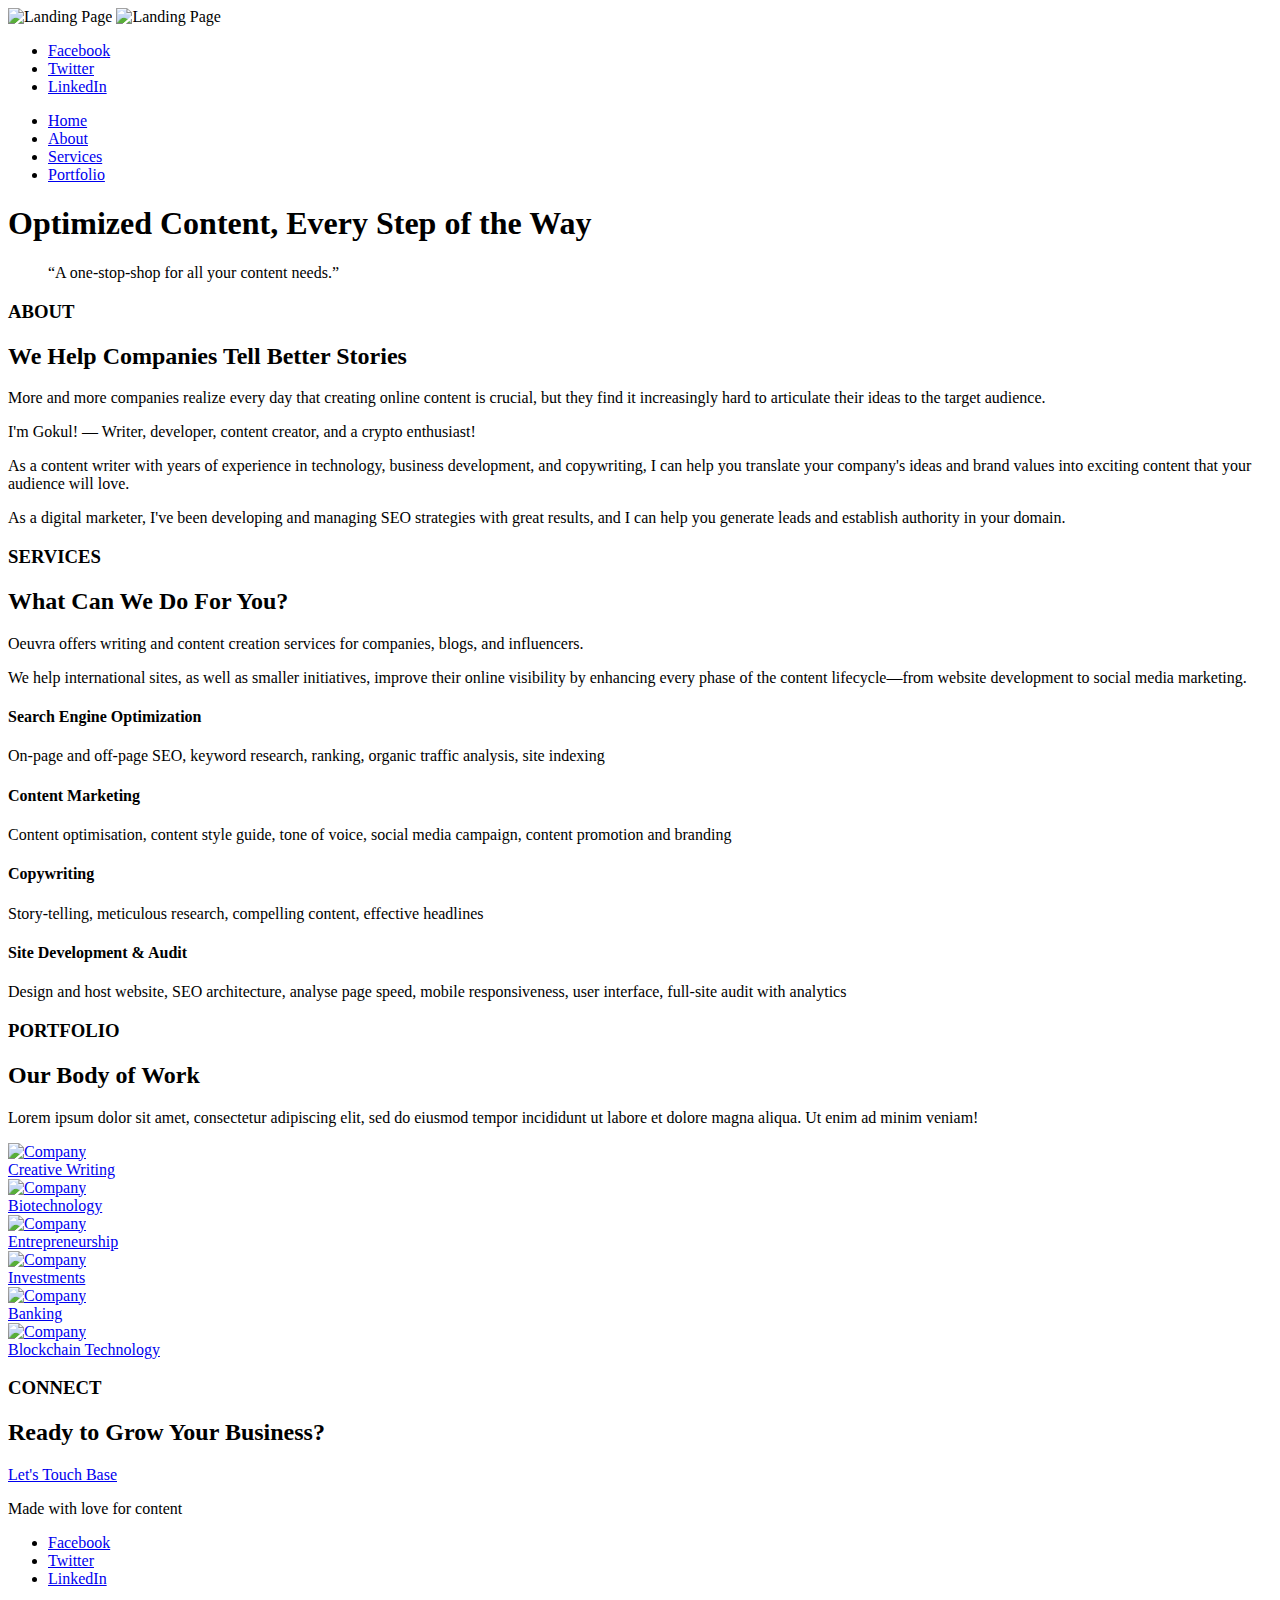
==== index.html @ e81a437d "Added index page" ====
<!DOCTYPE html>
<html>
<head lang="en">
    <meta charset="UTF-8">

    <!--Page Title-->
    <title>Verbal Tattoo</title>

    <!--Meta Keywords and Description-->
    <meta name="keywords" content="">
    <meta name="description" content="">
    <meta name="viewport" content="width=device-width, initial-scale=1.0, user-scalable=no"/>

    <!--Favicon-->
    <link rel="shortcut icon" href="images/short-logo.ico" title="Favicon"/>

    <!-- Main CSS Files -->
    <link rel="stylesheet" href="css/style.css">

    <!-- Namari Color CSS -->
    <link rel="stylesheet" href="css/namari-color.css">

    <!--Icon Fonts - Font Awesome Icons-->
    <link rel="stylesheet" href="css/font-awesome.min.css">

    <!-- Animate CSS-->
    <link href="css/animate.css" rel="stylesheet" type="text/css">

    <!--Google Webfonts-->
    <link href='https://fonts.googleapis.com/css?family=Open+Sans:400,300,600,700,800' rel='stylesheet' type='text/css'>
</head>
<body>

    <!-- Preloader -->
    <div id="preloader">
        <div id="status" class="la-ball-triangle-path">
            <div></div>
            <div></div>
            <div></div>
        </div>
    </div>
    <!--End of Preloader-->

    <div class="page-border" data-wow-duration="0.7s" data-wow-delay="0.2s">
        <div class="top-border wow fadeInDown animated" style="visibility: visible; animation-name: fadeInDown;"></div>
        <div class="right-border wow fadeInRight animated" style="visibility: visible; animation-name: fadeInRight;"></div>
        <div class="bottom-border wow fadeInUp animated" style="visibility: visible; animation-name: fadeInUp;"></div>
        <div class="left-border wow fadeInLeft animated" style="visibility: visible; animation-name: fadeInLeft;"></div>
    </div>

    <div id="wrapper">

        <header id="banner" class="scrollto clearfix" data-enllax-ratio=".5">
            <div id="header" class="nav-collapse">
                <div class="row clearfix">
                    <div class="col-1">

                        <!--Logo-->
                        <div id="logo">

                            <!--Logo that is shown on the banner-->
                            <img src="images/logo-p.png" id="banner-logo" alt="Landing Page"/>
                            <!--End of Banner Logo-->

                            <!--The Logo that is shown on the sticky Navigation Bar-->
                            <img src="images/logo-p.png" id="navigation-logo" alt="Landing Page"/>
                            <!--End of Navigation Logo-->

                        </div>
                        <!--End of Logo-->

                        <aside>

                            <!--Social Icons in Header-->
                            <ul class="social-icons">
                                <li>
                                    <a target="_blank" title="Facebook" href="https://www.facebook.com/username">
                                        <i class="fa fa-facebook fa-1x"></i><span>Facebook</span>
                                    </a>
                                </li>
                           <!--  <li>
                                <a target="_blank" title="Google+" href="http://google.com/+username">
                                    <i class="fa fa-google-plus fa-1x"></i><span>Google+</span>
                                </a>
                            </li> -->
                            <li>
                                <a target="_blank" title="Twitter" href="http://www.twitter.com/username">
                                    <i class="fa fa-twitter fa-1x"></i><span>Twitter</span>
                                </a>
                            </li>
                            <li>
                                <a target="_blank" title="LinkedIn" href="http://www.linkedin.com/username">
                                    <i class="fa fa-linkedin fa-1x"></i><span>LinkedIn</span>
                                </a>
                            </li>
                        </ul>
                        <!--End of Social Icons in Header-->

                    </aside>

                    <!--Main Navigation-->
                    <nav id="nav-main">
                        <ul>
                            <li>
                                <a href="#banner">Home</a>
                            </li>
                            <li>
                                <a href="#about">About</a>
                            </li>
                            <li>
                                <a href="#services">Services</a>
                            </li>
                           <!--  <li>
                                <a href="#gallery">Gallery</a>
                            </li> -->
                            <li>
                                <a href="#clients">Portfolio</a>
                            </li>
                          <!--   <li>
                                <a href="#testimonials">Testimonials</a>
                            </li>
                            <li>
                                <a href="#clients">Clients</a>
                            </li>
                            <li>
                                <a href="#pricing">Pricing</a>
                            </li> -->
                        </ul>
                    </nav>
                    <!--End of Main Navigation-->

                    <div id="nav-trigger"><span></span></div>
                    <nav id="nav-mobile"></nav>

                </div>
            </div>
        </div><!--End of Header-->

        <!--Banner Content-->
        <div id="banner-content" class="row clearfix">

            <div class="col-38">

                <div class="section-heading">
                    <!-- <h1>Oeuvra</h1> -->
                    <h1 class="col-3">Optimized Content, Every Step of the Way</h1>
                </div>


                <!--Call to Action-->
                <!-- <a href="#" class="button">START CREATING TODAY</a> -->
                <!--End Call to Action-->

            </div>
        </div><!--End of Row-->

    </header>



    
<!-------------------------------------------------------------------------------------------
/* MAIN CONTENT */
-------------------------------------------------------------------------------------------->

    <!--Main Content Area-->
    <main id="content">

        <!--About Section-->
        <section id="about" class="scrollto clearfix">
            <div class="row clearfix">

                <!--Content Left Side-->
                <div class="col-3">
                    <!--User Testimonial-->
                    <blockquote class="testimonial text-right bigtest">
                        <q>A one-stop-shop for all your content needs.</q>
                        <!-- <footer>— John Doe, Happy Customer</footer> -->
                    </blockquote>
                    <!-- End of Testimonial-->

                </div>
                <!--End Content Left Side-->

                <!--Content of the Right Side-->
                <div class="col-3">
                    <div class="section-heading">
                        <h3>ABOUT</h3>
                        <h2 class="section-title">We Help Companies Tell Better Stories</h2>
                    </div>
                    <p>More and more companies realize every day that creating online content is crucial, but they find it increasingly hard to articulate their ideas to the target audience.</p>
                    <p class="section-subtitle">I'm Gokul! — Writer, developer, content creator, and a crypto enthusiast!</p>
                    <p>As a content writer with years of experience in technology, business development, and copywriting, I can help you translate your company's ideas and brand values into exciting content that your audience will love. </p>
                    <p>As a digital marketer, I've been developing and managing SEO strategies with great results, and I can help you generate leads and establish authority in your domain. </p>
                    <!-- Just replace the Video ID "UYJ5IjBRlW8" with the ID of your video on YouTube (Found within the URL) -->
                   <!--  <a href="#" data-videoid="UYJ5IjBRlW8" data-videosite="youtube" class="button video link-lightbox">
                        WATCH VIDEO <i class="fa fa-play" aria-hidden="true"></i>
                    </a> -->
                </div>
                <!--End Content Right Side-->

               <!--  <div class="col-3">
                    <img src="images/dancer.jpg" alt="Dancer"/>
                </div> -->

            </div>

        </section>
        <!--End of About Section-->



        <!--Services Section-->
        <section id="services" class="introduction scrollto">

            <div class="row clearfix">

                <div class="col-3">
                    <div class="section-heading">
                        <h3>SERVICES</h3>
                        <h2 class="section-title">What Can We Do For You?</h2>
                        <p class="section-subtitle">Oeuvra offers writing and content creation services for companies, blogs, and influencers.</p>
                        <p>We help international sites, as well as smaller initiatives, improve their online visibility by enhancing every phase of the content lifecycle—from website development to social media marketing.</p>
                    </div>

                </div>


                <div class="col-2-3">

                    <!--Icon Block-->
                    <div class="col-2 icon-block icon-top wow fadeInUp" data-wow-delay="0.1s">
                        <!--Icon-->
                        <div class="icon">
                            <i class="fa fa-html5 fa-2x"></i>
                        </div>
                        <!--Icon Block Description-->
                        <div class="icon-block-description">
                            <h4>Search Engine Optimization</h4>
                            <p>On-page and off-page SEO, keyword research, ranking, organic traffic analysis, site indexing</p>
                        </div>
                    </div>
                    <!--End of Icon Block-->

                    <!--Icon Block-->
                    <div class="col-2 icon-block icon-top wow fadeInUp" data-wow-delay="0.3s">
                        <!--Icon-->
                        <div class="icon">
                            <i class="fa fa-bolt fa-2x"></i>
                        </div>
                        <!--Icon Block Description-->
                        <div class="icon-block-description">
                            <h4>Content Marketing</h4>
                            <p>Content optimisation, content style guide, tone of voice, social media campaign, content promotion and branding</p>
                        </div>
                    </div>
                    <!--End of Icon Block-->

                    <!--Icon Block-->
                    <div class="col-2 icon-block icon-top wow fadeInUp" data-wow-delay="0.5s">
                        <!--Icon-->
                        <div class="icon">
                            <i class="fa fa-tablet fa-2x"></i>
                        </div>
                        <!--Icon Block Description-->
                        <div class="icon-block-description">
                            <h4>Copywriting</h4>
                            <p>Story-telling, meticulous research, compelling content, effective headlines</p>
                        </div>
                    </div>
                    <!--End of Icon Block-->

                    <!--Icon Block-->
                    <div class="col-2 icon-block icon-top wow fadeInUp" data-wow-delay="0.5s">
                        <!--Icon-->
                        <div class="icon">
                            <i class="fa fa-rocket fa-2x"></i>
                        </div>
                        <!--Icon Block Description-->
                        <div class="icon-block-description">
                            <h4>Site Development &amp; Audit</h4>
                            <p>Design and host website, SEO architecture, analyse page speed, mobile responsiveness, user interface, full-site audit with analytics </p>
                        </div>
                    </div>
                    <!--End of Icon Block-->

                </div>

            </div>


        </section>
        <!--End of Services Section-->


        <!--Gallery-->
    <!--     <aside id="gallery" class="row text-center scrollto clearfix" data-featherlight-gallery
                 data-featherlight-filter="a">

                <a href="images/gallery-images/gallery-image-1.jpg" data-featherlight="image" class="col-3 wow fadeIn"
                   data-wow-delay="0.1s"><img src="images/gallery-images/gallery-image-1.jpg" alt="Landing Page"/></a>
                <a href="images/gallery-images/gallery-image-2.jpg" data-featherlight="image" class="col-3 wow fadeIn"
                   data-wow-delay="0.3s"><img src="images/gallery-images/gallery-image-2.jpg" alt="Landing Page"/></a>
                <a href="images/gallery-images/gallery-image-3.jpg" data-featherlight="image" class="col-3 wow fadeIn"
                   data-wow-delay="0.5s"><img src="images/gallery-images/gallery-image-3.jpg" alt="Landing Page"/></a>
                <a href="images/gallery-images/gallery-image-4.jpg" data-featherlight="image" class="col-3 wow fadeIn"
                   data-wow-delay="1.1s"><img src="images/gallery-images/gallery-image-4.jpg" alt="Landing Page"/></a>
                <a href="images/gallery-images/gallery-image-5.jpg" data-featherlight="image" class="col-3 wow fadeIn"
                   data-wow-delay="0.9s"><img src="images/gallery-images/gallery-image-5.jpg" alt="Landing Page"/></a>
                <a href="images/gallery-images/gallery-image-6.jpg" data-featherlight="image" class="col-3 wow fadeIn"
                   data-wow-delay="0.7s"><img src="images/gallery-images/gallery-image-6.jpg" alt="Landing Page"/></a>

               </aside> -->
               <!--End of Gallery-->


               <!--Placeholder Section-->
               <!-- <div id="placeholder" class="scrollto clearfix"> -->

                <!-- <div class="row no-padding-bottom clearfix"> -->

                    <!--Left Content-->
                    <!-- <div class="col-3">

                        <blockquote class="testimonial text-right bigtest">
                            <q>A one-stop-shop for all your content needs.</q>
                        </blockquote>

                    </div> -->
                    <!--End of Left Content-->


                    <!--Middle Content-->
                  <!--   <div class="col-3">

                        <div class="section-heading">
                            <h3>PLACEHOLDER</h3>
                            <h2 class="section-title">Placeholder</h2>
                            <p class="section-subtitle">Oeuvra boasts an impressive array of content creators who are subject matter experts in their respective fields.</p>
                        </div>

                        <p> Our research-savvy squad includes magazine editors, software developers, business analysts, social media marketers and creative writers, to name a few. </p>

                    </div> -->
                    <!--End of Middle Content-->


                    <!--Right Content-->

                  <!--   <div class="col-3">
                        <img src="images/dancer.jpg" alt="Dancer"/>
                    </div> -->

                    <!--End of Right Content-->

             <!--    </div>

            </div> -->
            <!--End of Placeholder Section-->



            <!--Portfolio Section-->
            <section id="clients" class="scrollto clearfix">
                <div class="row clearfix">

                    <div class="col-3">

                        <div class="section-heading">
                            <h3>PORTFOLIO</h3>
                            <h2 class="section-title">Our Body of Work</h2>
                            <p class="section-subtitle">Lorem ipsum dolor sit amet, consectetur adipiscing elit, sed do
                                eiusmod
                            tempor incididunt ut labore et dolore magna aliqua. Ut enim ad minim veniam!</p>
                        </div>

                    </div>

                    <div class="col-2-3">

                        <a href="#" class="col-3">
                            <img src="images/company-images/company-logo1.png" alt="Company"/>
                            <div class="client-overlay"><span>Creative Writing</span></div>
                        </a>
                        <a href="#" class="col-3">
                            <img src="images/company-images/company-logo2.png" alt="Company"/>
                            <div class="client-overlay"><span>Biotechnology</span></div>
                        </a>
                        <a href="#" class="col-3">
                            <img src="images/company-images/company-logo3.png" alt="Company"/>
                            <div class="client-overlay"><span>Entrepreneurship</span></div>
                        </a>
                        <a href="#" class="col-3">
                            <img src="images/company-images/company-logo4.png" alt="Company"/>
                            <div class="client-overlay"><span>Investments</span></div>
                        </a>
                        <a href="#" class="col-3">
                            <img src="images/company-images/company-logo5.png" alt="Company"/>
                            <div class="client-overlay"><span>Banking</span></div>
                        </a>
                        <a href="#" class="col-3">
                            <img src="images/company-images/company-logo6.png" alt="Company"/>
                            <div class="client-overlay"><span>Blockchain Technology</span></div>
                        </a>
                 <!--    <a href="#" class="col-4">
                        <img src="images/company-images/company-logo7.png" alt="Company"/>
                        <div class="client-overlay"><span>Cryptocurrency</span></div>
                    </a>
                    <a href="#" class="col-4">
                        <img src="images/company-images/company-logo8.png" alt="Company"/>
                        <div class="client-overlay"><span>Mental Health</span></div>
                    </a> -->

                </div>

            </div>
        </section>
        <!--End of Portfolio Section-->






        <!--Connect Section-->
        <section id="pricing" class="secondary-color text-center scrollto clearfix ">
            <div class="row clearfix">

                <div class="section-heading">
                    <h3>CONNECT</h3>
                    <h2 class="section-title">Ready to Grow Your Business?</h2>
                    <a href="#" class="button">Let's Touch Base</a>
                </div>

                <!--Pricing Block-->
                <!-- <div class="pricing-block col-3 wow fadeInUp" data-wow-delay="0.4s">
                    <div class="pricing-block-content">
                        <h3>Personal</h3>
                        <p class="pricing-sub">The standard version</p>
                        <div class="pricing">
                            <div class="price"><span>$</span>19</div>
                            <p>Lorem ipsum dolor sit amet, consectetur adipiscing elit</p>
                        </div>
                        <ul>
                            <li>5 Downloads</li>
                            <li>2 Extensions</li>
                            <li>Tutorials</li>
                            <li>Forum Support</li>
                            <li>1 year free updates</li>
                        </ul>
                        <a href="#" class="button">BUY TODAY</a>
                    </div>
                </div> -->
                <!--End Pricing Block-->

                <!--Pricing Block-->
                <!-- <div class="pricing-block featured col-3 wow fadeInUp" data-wow-delay="0.6s">
                    <div class="pricing-block-content">
                        <h3>Student</h3>
                        <p class="pricing-sub">Most popular choice</p>
                        <div class="pricing">
                            <div class="price"><span>$</span>29</div>
                            <p>Lorem ipsum dolor sit amet, consectetur adipiscing elit</p>
                        </div>
                        <ul>
                            <li>15 Downloads</li>
                            <li>5 Extensions</li>
                            <li>Tutorials with Files</li>
                            <li>Forum Support</li>
                            <li>2 years free updates</li>
                        </ul>
                        <a href="#" class="button">BUY TODAY</a>
                    </div>
                </div> -->
                <!--End Pricing Block-->

                <!--Pricing Block-->
                <!-- <div class="pricing-block col-3 wow fadeInUp" data-wow-delay="0.8s">
                    <div class="pricing-block-content">
                        <h3>Business</h3>
                        <p class="pricing-sub">For the whole team</p>
                        <div class="pricing">
                            <div class="price"><span>$</span>49</div>
                            <p>Lorem ipsum dolor sit amet, consectetur adipiscing elit</p>
                        </div>
                        <ul>
                            <li>Unlimited Downloads</li>
                            <li>Unlimited Extensions</li>
                            <li>HD Video Tutorials</li>
                            <li>Chat Support</li>
                            <li>Lifetime free updates</li>
                        </ul>
                        <a href="#" class="button">BUY TODAY</a>
                    </div>
                </div> -->
                <!--End Pricing Block-->

            </div>
        </section>
        <!--End of Connect Section-->




    </main>
    <!--End Main Content Area-->





<!-------------------------------------------------------------------------------------------
/* FOOTER */
-------------------------------------------------------------------------------------------->


    <!--Footer-->
    <footer id="landing-footer" class="clearfix">
        <div class="row clearfix">

            <p id="copyright" class="col-2">Made with love for content</p>

            <!--Social Icons in Footer-->
            <ul class="col-2 social-icons">
                <li>
                    <a target="_blank" title="Facebook" href="https://www.facebook.com/username">
                        <i class="fa fa-facebook fa-1x"></i><span>Facebook</span>
                    </a>
                </li>
               <!--  <li>
                    <a target="_blank" title="Google+" href="http://google.com/+username">
                        <i class="fa fa-google-plus fa-1x"></i><span>Google+</span>
                    </a>
                </li> -->
                <li>
                    <a target="_blank" title="Twitter" href="http://www.twitter.com/username">
                        <i class="fa fa-twitter fa-1x"></i><span>Twitter</span>
                    </a>
                </li>
                <li>
                    <a target="_blank" title="LinkedIn" href="http://www.linkedin.com/username">
                        <i class="fa fa-linkedin fa-1x"></i><span>LinkedIn</span>
                    </a>
                </li>

            </ul>
            <!--End of Social Icons in Footer-->
        </div>
    </footer>
    <!--End of Footer-->

</div>

<!-- Include JavaScript resources -->
<script src="js/jquery.1.8.3.min.js"></script>
<script src="js/wow.min.js"></script>
<script src="js/featherlight.min.js"></script>
<script src="js/featherlight.gallery.min.js"></script>
<script src="js/jquery.enllax.min.js"></script>
<script src="js/jquery.scrollUp.min.js"></script>
<script src="js/jquery.easing.min.js"></script>
<script src="js/jquery.stickyNavbar.min.js"></script>
<script src="js/jquery.waypoints.min.js"></script>
<script src="js/images-loaded.min.js"></script>
<script src="js/lightbox.min.js"></script>
<script src="js/site.js"></script>


</body>
</html>
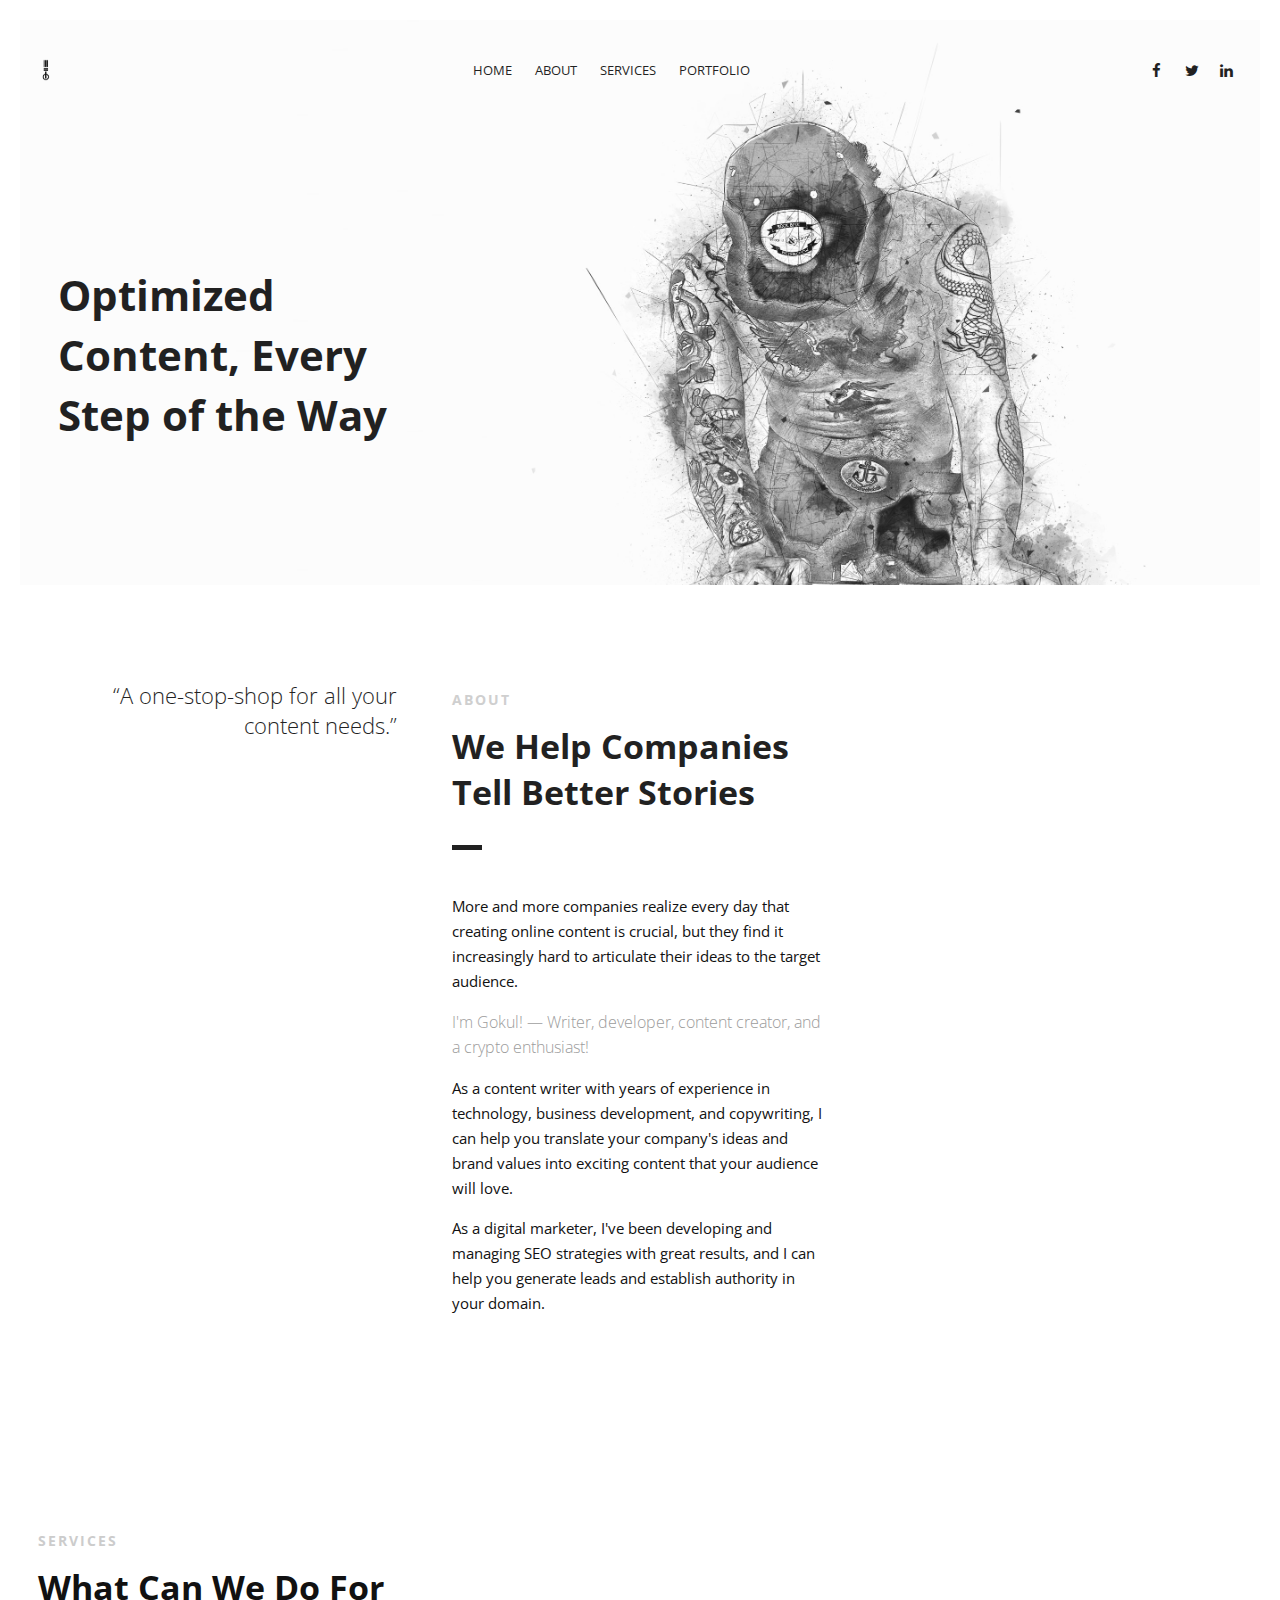
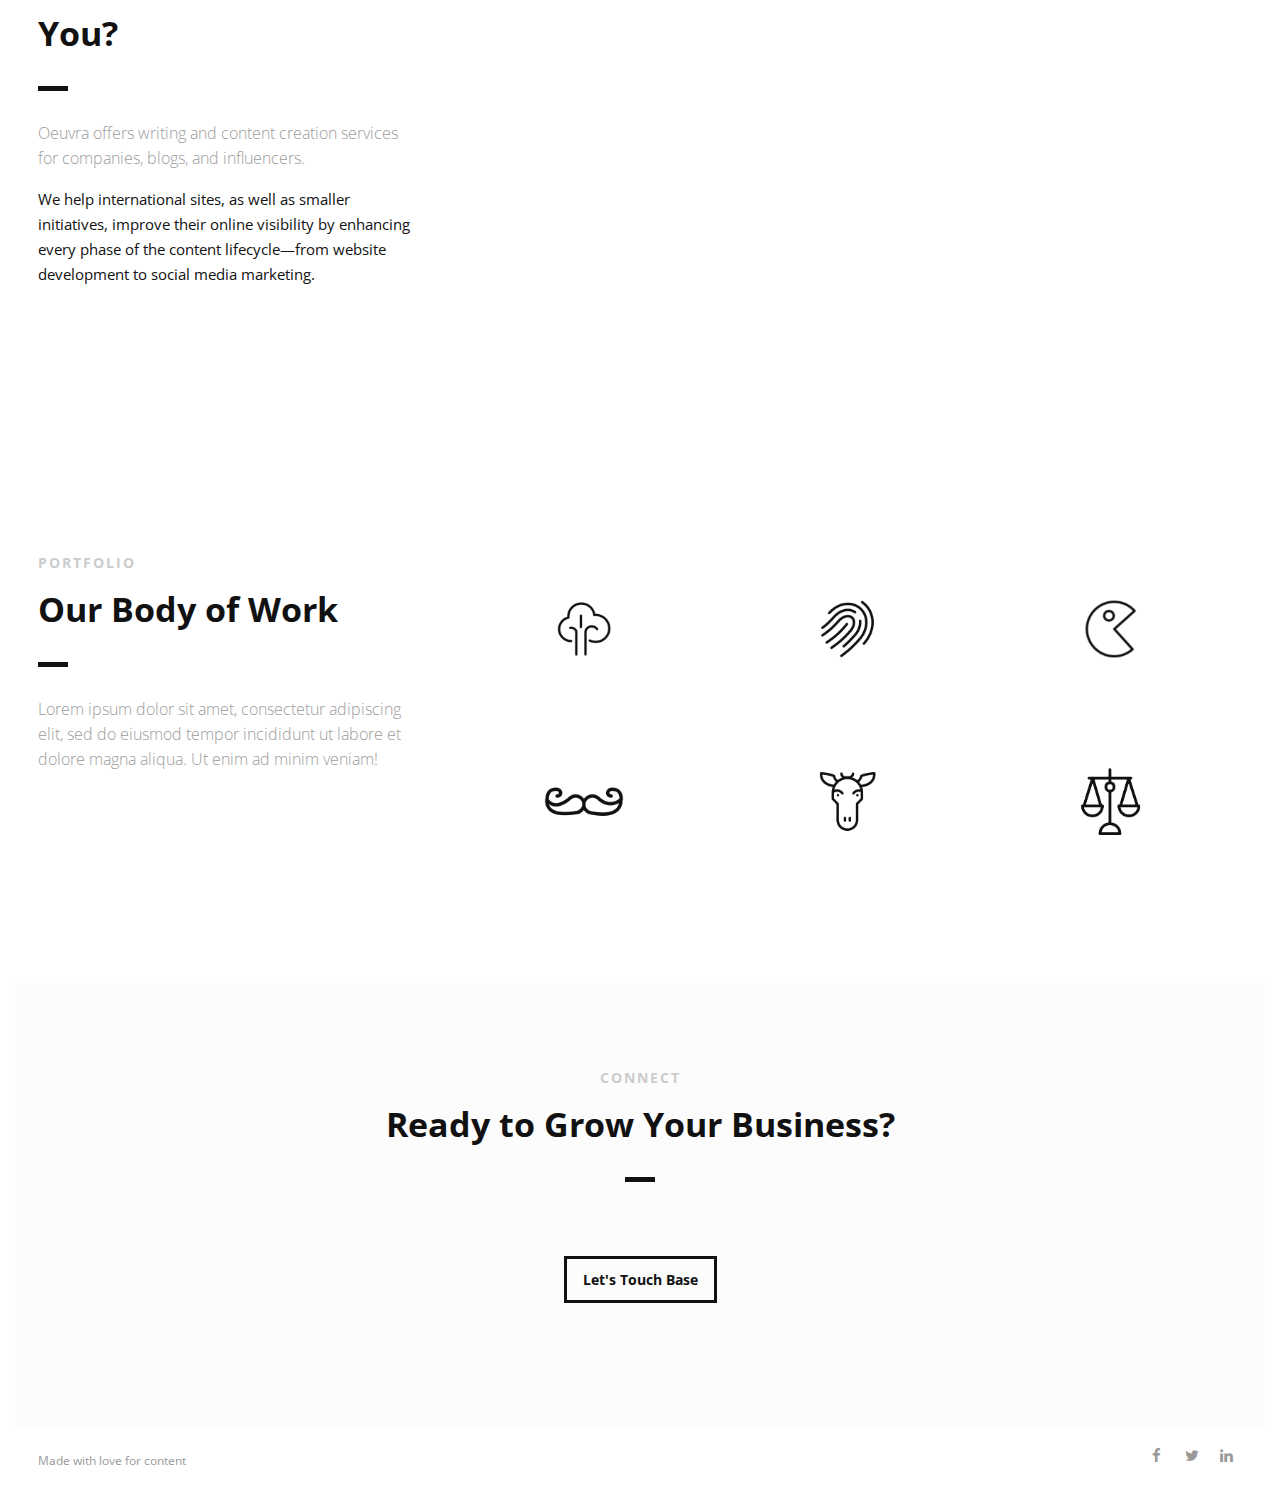
==== commit 03652e8a: "Added logo" ====
--- a/index.html
+++ b/index.html
@@ -59,7 +59,7 @@
                         <div id="logo">
 
                             <!--Logo that is shown on the banner-->
-                            <img src="images/logo-p.png" id="banner-logo" alt="Landing Page"/>
+                            <img src="images/vt_logo.png" id="banner-logo" alt="Landing Page"/>
                             <!--End of Banner Logo-->
 
                             <!--The Logo that is shown on the sticky Navigation Bar-->
--- a/css/style.css
+++ b/css/style.css
@@ -0,0 +1,2346 @@
+/* Namari Landing Page v.1.1.0 Style Index - a free landing page by shapingrain.com
+
+1. Default and Reset styles
+- 1.1 Input Elements
+2. Global elements
+- 2.1 Header
+- 2.2 Logo
+- 2.3 Buttons
+- 2.4 Navigation
+- 2.5 Social Elements
+- 2.6 Images
+3. Fonts and Headings
+4. Banner
+- 4.1 SignUp Form
+5. Content Elements
+- 5.1 Icons
+- 5.2 Parallax Elements
+- 5.3 Divider
+6. Landing Page Sections
+- 6.1 Features
+- 6.2 Testimonials
+- 6.3 Gallery
+- 6.4 Video
+- 6.5 Clients
+- 6.6 Pricing Table
+7. Footer
+
+/*------------------------------------------------------------------------------------------*/
+/* Oeuvra Changes */
+/*------------------------------------------------------------------------------------------*/
+
+.notransition * {
+  -webkit-transition: none !important;
+  -moz-transition: none !important;
+  -o-transition: none !important;
+  transition: none !important;
+  -webkit-animation: none !important;
+}
+
+
+/*------------------------------------------------------------------------------------------*/
+/* 1. Defaults & Reset of specific styles across browsers */
+/*------------------------------------------------------------------------------------------*/
+
+
+*, *:before, *:after {
+    -webkit-box-sizing: border-box;
+    -moz-box-sizing: border-box;
+    box-sizing: border-box;
+}
+
+body, div, dl, dt, dd, ul, ol, li, h1, h2, h3, h4, h5, h6, pre, form, blockquote, th, td {
+    margin: 0;
+    padding: 0;
+    direction: ltr;
+}
+
+body {
+    margin: 0;
+    padding: 0;
+    -webkit-font-smoothing: antialiased;
+    overflow-x: hidden;
+}
+
+p {
+    line-height: 25px;
+}
+
+.row img {
+    height: auto;
+    max-width: 100%;
+}
+
+a {
+    text-decoration: none;
+    line-height: inherit;
+    -webkit-transition: opacity 0.3s ease-out;
+    -moz-transition: opacity 0.3s ease-out;
+    -o-transition: opacity 0.3s ease-out;
+    transition: opacity 0.3s ease-out;
+}
+
+iframe {
+    border: 0 !important;
+}
+
+.parallax-window {
+    min-height: 400px;
+    background: transparent;
+}
+
+figure {
+    margin: 0;
+}
+
+/* Page Border */
+
+.page-border {
+    position: fixed;
+    z-index: 999999;
+    pointer-events: none;
+}
+
+.page-border .bottom-border, .page-border .left-border, .page-border .right-border, .page-border .top-border {
+    background: #fff;
+    position: fixed;
+    z-index: 9999;
+}
+
+.page-border > .top-border, .page-border > .right-border, .page-border > .bottom-border, .page-border > .left-border {
+    padding: 11px;
+    background: #fff;
+}
+
+.page-border .bottom-border, .page-border .top-border {
+    width: 100%;
+    padding: 10px;
+    left: 0;
+}
+
+.page-border .left-border, .page-border .right-border {
+    padding: 10px;
+    height: 100%;
+    top: 0;
+}
+
+.page-border .top-border {
+    top: 0;
+}
+
+.page-border .right-border {
+    right: 0;
+}
+
+.page-border .bottom-border {
+    bottom: 0;
+}
+
+.page-border .left-border {
+    left: 0;
+}
+
+#wrapper {
+    margin:0 15px;
+    padding: 15px 0;
+    position: relative;
+}
+
+
+/* --------- 1.1 Input Elements ---------- */
+
+input, textarea {
+    border: 1px solid #e1e1e1;
+    padding: 10px;
+    -webkit-transition: all .3s linear;
+    -moz-transition: all .3s linear;
+    transition: all .3s linear;
+    border-radius: 3px;
+}
+
+input {
+    height: 40px;
+    margin: 3px 0;
+    outline: none;
+    line-height: normal;
+    font-size: 14px;
+}
+
+input[type="submit"] {
+    cursor: pointer;
+    border-style: solid;
+    border-width: 2px;
+    padding-top: 0;
+    padding-bottom: 0;
+}
+
+select {
+    border: 1px solid #e1e1e1;
+    height: 40px;
+    padding: 5px;
+}
+
+input:focus, textarea:focus {
+    box-shadow: inset 0 1px 3px rgba(0, 0, 0, 0.1);
+}
+
+*:focus {
+    outline: none;
+}
+
+/*------------------------------------------------------------------------------------------*/
+/* 2. Layout Elements */
+/*------------------------------------------------------------------------------------------*/
+
+section {
+    clear: both;
+    overflow: hidden;
+}
+
+/* Rows and Columns */
+
+.row {
+    max-width: 1245px;
+    margin: 0 auto;
+    padding: 75px 0;
+    position: relative;
+}
+
+.no-padding-bottom .row, .no-padding-bottom div, .no-padding-bottom.row {
+    padding-bottom: 0;
+}
+
+.no-padding-top.row, .no-padding-top div {
+    padding-top: 0;
+}
+
+.big-padding-top {
+    padding-top: 75px !important;
+}
+
+.big-padding-bottom {
+    padding-bottom: 85px !important;
+}
+
+/* Targets all elements */
+
+[class*='col-'] {
+    float: left;
+    padding: 20px;
+}
+
+#clients .col-2-3 [class*='col-'] {
+    padding: 0;
+}
+
+/* Clearfix */
+
+.clearfix:after {
+    content: "";
+    display: table;
+    clear: both;
+}
+
+/* Main Widths */
+
+.col-1 {
+    width: 100%;
+}
+
+.col-2 {
+    width: 50%;
+}
+
+.col-3 {
+    width: 33.33%;
+}
+
+.col-4 {
+    width: 25%;
+}
+
+.col-5 {
+    width: 20%;
+}
+
+.col-6 {
+    width: 16.6666666667%;
+}
+
+.col-7 {
+    width: 14.2857142857%;
+}
+
+.col-8 {
+    width: 12.5%;
+}
+
+.col-9 {
+    width: 11.1111111111%;
+}
+
+.col-10 {
+    width: 10%;
+}
+
+.col-11 {
+    width: 9.09090909091%;
+}
+
+.col-12 {
+    width: 8.33%;
+}
+
+.col-2-3 {
+    width: 66.66%;
+}
+
+.col-3-4 {
+    width: 75%;
+}
+
+.col-9-10 {
+    width: 90%;
+}
+
+/* Golden Ratio */
+.col-61 {
+    width: 61.8%;
+}
+
+.col-38 {
+    /*width: 38.2%;*/
+    width: 100%;
+}
+
+/* --------- 2.1 Header --------- */
+
+#header {
+    height: 71px !important;
+    overflow: visible;
+    z-index: 9999;
+    width: 100%;
+    position: absolute !important;
+}
+
+#header .row {
+    padding: 0;
+}
+
+#header aside {
+    text-align: right;
+}
+
+#header ul {
+    text-align: center;
+}
+
+#header li {
+    display: inline-block;
+    list-style: none;
+    margin: 0;
+}
+
+/* --------- 2.2 Logo ---------- */
+
+#logo {
+    float: left;
+    height: 71px;
+    line-height: 66px;
+    margin-right: 15px;
+}
+
+#logo h1, #logo h2 {
+    display: inline-block;
+}
+
+#banner #logo h1 {
+    font-size: 28px;
+    margin-right: 10px;
+    font-weight: 900;
+    padding: 0;
+}
+
+#logo h2 {
+    font-size: 18px;
+    padding: 0;
+}
+
+#logo img {
+    max-height: 22px;
+    vertical-align: middle;
+    margin-right: 15px;
+}
+
+#navigation-logo {
+    display: none;
+}
+
+.nav-solid #logo #banner-logo {
+    display: none;
+}
+
+.nav-solid #logo #navigation-logo {
+    display: inline-block;
+}
+
+/* --------- 2.3 Buttons ---------- */
+
+.call-to-action {
+    padding: 35px 0 35px 0;
+}
+
+/*Style*/
+
+.button {
+    font-size: 16px;
+    margin: 35px 0;
+    padding: 11px 16px;
+    -webkit-transition: all .3s linear;
+    -moz-transition: all .3s linear;
+    transition: all .3s linear;
+    display: inline-block;
+    border-width: 3px;
+    border-style: solid;
+}
+
+/* Play Button */
+
+#video-section {
+    position:relative;
+}
+
+.play-video {
+    height:110px;
+    position:absolute;
+    top:50%;
+    margin-top:-110px;
+    width:100%;
+}
+
+.play-icon {
+    display: inline-block;
+    font-size: 0px;
+    cursor: pointer;
+    margin: 45px auto;
+    width: 110px;
+    height: 110px;
+    border-radius: 50%;
+    text-align: center;
+    position: relative;
+    z-index: 1;
+}
+
+.play-icon:after {
+    pointer-events: none;
+    position: absolute;
+    width: 100%;
+    height: 100%;
+    border-radius: 50%;
+    content: '';
+    -webkit-box-sizing: content-box;
+    -moz-box-sizing: content-box;
+    box-sizing: content-box;
+}
+
+.play-icon:before {
+    font-family: 'fontawesome';
+    content: '\f144';
+    speak: none;
+    font-size: 74px;
+    line-height: 110px;
+    font-style: normal;
+    font-weight: normal;
+    font-variant: normal;
+    text-transform: none;
+    display: block;
+    -webkit-font-smoothing: antialiased;
+    color:#fff;
+}
+
+.play-video .play-icon {
+    background: rgba(255, 255, 255, 0.5);
+    -webkit-transition: -webkit-transform ease-out 0.3s, background 0.4s;
+    -moz-transition: -moz-transform ease-out 0.3s, background 0.4s;
+    transition: transform ease-out 0.3s, background 0.4s;
+}
+
+.play-video .play-icon:after {
+    top: 0;
+    left: 0;
+    padding: 0;
+    z-index: -1;
+    box-shadow: 0 0 0 2px rgba(255, 255, 255, 0.1);
+    opacity: 0;
+    -webkit-transform: scale(0.9);
+    -moz-transform: scale(0.9);
+    -ms-transform: scale(0.9);
+    transform: scale(0.9);
+}
+
+.play-video .play-icon:hover {
+    background: rgba(255, 255, 255, 0.05);
+    -webkit-transform: scale(0.93);
+    -moz-transform: scale(0.93);
+    -ms-transform: scale(0.93);
+    transform: scale(0.93);
+    color: #fff;
+}
+
+
+/* --------- 2.4 Navigation ---------- */
+
+#header {
+    font-size: 13px;
+}
+
+#header aside {
+    float: right;
+}
+
+#header nav ul {
+    text-transform: uppercase;
+
+}
+
+#header nav a {
+    height: 71px;
+    line-height: 71px;
+    display: block;
+    padding: 0 10px;
+}
+
+#header nav a:hover {
+    opacity: 0.6;
+}
+
+/*Navigation Solid*/
+
+#header.nav-solid [class*='col-'] {
+    padding: 0 20px;
+}
+
+#header.nav-solid {
+    background: #fff;
+    box-shadow: 2px 0px 3px rgba(0, 0, 0, 0.2);
+    position: fixed !important;
+    left:0;
+}
+
+#header.nav-solid nav a {
+    border-bottom: 3px solid;
+    border-color: #fff;
+    -webkit-transition: all 0.3s ease-out;
+    -moz-transition: all 0.3s ease-out;
+    -o-transition: all 0.3s ease-out;
+    transition: all 0.3s ease-out;
+}
+
+#header.nav-solid nav a:hover {
+    opacity: 1;
+}
+
+/* Social Elements when Solid*/
+
+#header.nav-solid .social-icons a {
+    -webkit-transition: all 0.3s ease-out;
+    -moz-transition: all 0.3s ease-out;
+    -o-transition: all 0.3s ease-out;
+    transition: all 0.3s ease-out;
+    opacity: 0.5;
+}
+
+#header.nav-solid .social-icons a:hover {
+    opacity: 1;
+    color: #e4473c;
+}
+
+/* Responsive Nav Styling */
+
+#nav-trigger {
+    display: none;
+    text-align: right;
+}
+
+#nav-trigger span {
+    display: inline-block;
+    width: 38px;
+    height: 71px;
+    color: #111;
+    cursor: pointer;
+    text-transform: uppercase;
+    font-size: 22px;
+    text-align: center;
+    border-top-right-radius: 5px;
+    border-top-left-radius: 5px;
+    -webkit-transition: all 0.3s ease-out;
+    -moz-transition: all 0.3s ease-out;
+    -o-transition: all 0.3s ease-out;
+    transition: all 0.3s ease-out;
+}
+
+#nav-trigger span:after {
+    font-family: "fontAwesome";
+    display: inline-block;
+    width: 38px;
+    height: 71px;
+    line-height: 75px;
+    text-align: center;
+    content: "\f0c9";
+    border-top-right-radius: 5px;
+    border-top-left-radius: 5px;
+}
+
+#nav-trigger span.open:after {
+    content: "\f00d";
+}
+
+#nav-trigger span:hover, .nav-solid #nav-trigger span.open:hover, .nav-solid #nav-trigger span:hover {
+    opacity: 0.6;
+}
+
+#nav-trigger span.open, #nav-trigger span.open:hover {
+    color: #111;
+}
+
+.nav-solid #nav-trigger span.open:hover {
+    color: #999;
+}
+
+.nav-solid #nav-trigger span {
+    color: #999;
+    opacity: 1;
+}
+
+nav#nav-mobile {
+    position: relative;
+    display: none;
+}
+
+nav#nav-mobile ul {
+    display: none;
+    list-style-type: none;
+    position: absolute;
+    left: 0;
+    right: 0;
+    margin-left: -20px;
+    margin-right: -20px;
+    padding-top: 10px;
+    padding-bottom: 10px;
+    text-align: center;
+    background-color: #fff;
+    box-shadow: 0 5px 3px rgba(0, 0, 0, 0.2);
+}
+
+nav#nav-mobile ul:after {
+    display: none;
+}
+
+nav#nav-mobile li {
+    margin: 0 20px;
+    float: none;
+    text-align: left;
+    border-bottom: 1px solid #e1e1e1;
+}
+
+nav#nav-mobile li:last-child {
+    border-bottom: none;
+}
+
+.nav-solid nav#nav-mobile li {
+    border-top: 1px solid #e1e1e1;
+    border-bottom: none;
+}
+
+nav#nav-mobile a {
+    display: block;
+    padding: 12px 0;
+    color: #333;
+    width: 100%;
+    height: auto;
+    line-height: normal;
+    display: block;
+    border-bottom: none !important;
+    -webkit-transition: all 0.3s ease-out;
+    -moz-transition: all 0.3s ease-out;
+    -o-transition: all 0.3s ease-out;
+    transition: all 0.3s ease-out;
+}
+
+nav#nav-mobile a:hover {
+    background: #fafafa;
+    opacity: 1;
+}
+
+/* --------- 2.5 Social Elements ---------- */
+
+#header .col-4 {
+    text-align: right;
+}
+
+.social-icons {
+    display: inline-block;
+    list-style: none;
+}
+
+.social-icons a {
+    display: inline-block;
+    width: 32px;
+    text-align: center;
+}
+
+.social-icons a:hover {
+    opacity: 0.7;
+}
+
+.social-icons span {
+    display: none;
+}
+
+#header .social-icons {
+    margin-top: 27px;
+}
+
+/* --------- 2.6 Images ---------- */
+
+/*Alignment*/
+
+img {
+    vertical-align: top;
+}
+
+.image-center {
+    display: block;
+    margin: 0 auto;
+}
+
+a img {
+    border: none;
+    -webkit-transition: all 0.3s ease-out;
+    -moz-transition: all 0.3s ease-out;
+    -o-transition: all 0.3s ease-out;
+    transition: all 0.3s ease-out;
+    -webkit-backface-visibility: hidden;
+}
+
+a img:hover {
+    opacity: 0.7;
+}
+
+/*------------------------------------------------------------------------------------------*/
+/* 3. Fonts */
+/*------------------------------------------------------------------------------------------*/
+
+h1 {
+    padding: 20px 0;
+}
+
+h2 {
+    padding: 14px 0;
+}
+
+h3 {
+    padding: 10px 0;
+}
+
+h4 {
+    padding: 7px 0;
+}
+
+h5 {
+    padding: 7px 0;
+}
+
+h6 {
+    padding: 7px 0;
+}
+
+/* Text Alignment */
+
+.text-left {
+    text-align: left;
+}
+
+.text-center {
+    text-align: center;
+}
+
+.text-right {
+    text-align: right;
+}
+
+/* Section Headings */
+
+.section-heading {
+    padding: 0 0 15px 0;
+}
+
+.section-subtitle {
+    font-size: 18px;
+    padding-top: 0;
+}
+
+.section-heading h3 {
+    font-size: 14px;
+    font-weight: bold;
+    color: #ccc;
+    letter-spacing: 2px;
+    padding-bottom: 0;
+}
+
+/*------------------------------------------------------------------------------------------*/
+/* 4. Banner */
+/*------------------------------------------------------------------------------------------*/
+
+#banner {
+    background-size: cover;
+}
+
+#banner-content.row {
+    padding-top: 170px;
+    padding-bottom: 100px;
+}
+
+#banner h1 {
+    padding-top: 5%;
+}
+
+#banner .section-heading:before {
+   /* content: "";
+    display: block;
+    width: 30px;
+    height: 5px;
+    margin-top: 30px;*/
+}
+
+
+
+/*------------------------------------------------------------------------------------------*/
+/* 5. Content Elements */
+/*------------------------------------------------------------------------------------------*/
+
+/* --------- 5.1 Icons ---------- */
+
+/*Font Icon sizes*/
+
+.fa-1x {
+    font-size: 15px !important;
+}
+
+/*Icon Block*/
+
+.icon-block {
+    position: relative;
+}
+
+.icon-block h4 {
+    font-weight: bold;
+    padding-top: 0;
+}
+
+.icon-block .icon {
+    position: absolute;
+}
+
+.icon-block p {
+    margin-top: 0;
+}
+
+/* Icon Left*/
+
+.icon-left .icon {
+    left: 15;
+}
+
+.icon-left .icon-block-description {
+    padding-left: 53px;
+}
+
+/* Icon Right */
+
+.icon-right .icon {
+    right: 15;
+}
+
+.icon-right .icon-block-description {
+    padding-right: 53px;
+}
+
+/* Icon Above */
+
+.icon-top {
+    display: block;
+}
+
+.icon-top .icon {
+    position: relative;
+    display: block;
+}
+
+.icon-top .icon-block-description {
+    padding-top: 25px;
+}
+
+/* --------- 5.2 Parallax Elements ---------- */
+
+.banner-parallax-1, .banner-parallax-2, .banner-parallax-3 {
+    min-height: 350px;
+}
+
+/* --------- 5.3 Divider ---------- */
+
+.divider {
+    position: relative;
+    width: 40%;
+    height: 20px;
+    line-height: 20px;
+    margin: 10px auto 5px auto;
+    clear: both;
+    text-align: center;
+}
+
+.divider-inner {
+    position: absolute;
+    height: 1px;
+    width: 100%;
+    top: 50%;
+    margin-top: -1px;
+    border-top: 1px solid;
+    border-color: #e1e1e1;
+}
+
+.divider i {
+    background: #fff;
+    position: relative;
+    top: -11px;
+    padding: 0 5px 0 5px;
+    color: #e1e1e1;
+}
+
+/*------------------------------------------------------------------------------------------*/
+/* 6. Landing Page Sections */
+/*------------------------------------------------------------------------------------------*/
+
+/* --------- 6.1 Introduction ---------- */
+
+.introduction img.featured {
+    padding: 55px 0 0 0;
+}
+
+/* --------- 6.2 Features ---------- */
+
+.features.row {
+    padding-left: 5%;
+    padding-right: 5%;
+}
+
+.features div:nth-child(4) {
+    clear: both;
+}
+
+/* --------- 6.3 Testimonials ---------- */
+
+.testimonial {
+    padding: 15px;
+}
+
+blockquote {
+    position: relative;
+}
+
+.testimonial img {
+    max-height: 250px;
+    border-radius: 250em;
+}
+
+.testimonial footer {
+    padding-top: 12px;
+}
+
+/* Style Classic - Avatar above Testimonial */
+
+.testimonial.classic img {
+    display: inline-block;
+    margin-bottom: 25px;
+}
+
+.testimonial.classic q {
+    display: block;
+}
+
+.testimonial.classic footer:before {
+    display: block;
+    content: "";
+    width: 30px;
+    height: 4px;
+    margin: 10px auto 15px auto;
+}
+
+/* Style Big */
+
+.testimonial.bigtest {
+    padding-top: 0;
+}
+
+.testimonial.bigtest q {
+    font-size: 22px;
+}
+
+/* --------- 6.4 Gallery ---------- */
+
+#gallery img {
+    max-height: 300px;
+}
+
+#gallery [class*='col-'] {
+    padding: 0;
+}
+
+#gallery a {
+    display: inline-block;
+    position: relative;
+    overflow: hidden;
+}
+
+#gallery a:hover img {
+    opacity: 0.15;
+    -moz-backface-visibility: hidden;
+}
+
+#gallery a:before {
+    font-size: 2.2em;
+    font-style: normal;
+    font-weight: normal;
+    text-align: center;
+    content: "+";
+    width: 70px;
+    height: 70px;
+    border-radius: 100em;
+    display: block;
+    position: absolute;
+    top: 55%;
+    left: 50%;
+    line-height: 72px;
+    margin: -35px 0 0 -35px;
+    opacity: 0;
+    -webkit-transition: all .2s linear;
+    -moz-transition: all .2s linear;
+    transition: all .2s linear;
+    vertical-align: middle;
+}
+
+#gallery a:hover:before {
+    opacity: 1;
+    top: 50%;
+    left: 50%;
+}
+
+/**
+ * Featherlight – ultra slim jQuery lightbox
+ * Version 1.3.3 - http://noelboss.github.io/featherlight/
+ *
+ * Copyright 2015, Noël Raoul Bossart (http://www.noelboss.com)
+ * MIT Licensed.
+**/
+@media all {
+    .featherlight {
+        display: none;
+
+        /* dimensions: spanning the background from edge to edge */
+        position: fixed;
+        top: 0;
+        right: 0;
+        bottom: 0;
+        left: 0;
+        z-index: 2147483647; /* z-index needs to be >= elements on the site. */
+
+        /* position: centering content */
+        text-align: center;
+
+        /* insures that the ::before pseudo element doesn't force wrap with fixed width content; */
+        white-space: nowrap;
+
+        /* styling */
+        cursor: pointer;
+        background: #333;
+        /* IE8 "hack" for nested featherlights */
+        background: rgba(0, 0, 0, 0);
+    }
+
+    /* support for nested featherlights. Does not work in IE8 (use JS to fix) */
+    .featherlight:last-of-type {
+        background: rgba(0, 0, 0, 0.8);
+    }
+
+    .featherlight:before {
+        /* position: trick to center content vertically */
+        content: '';
+        display: inline-block;
+        height: 100%;
+        vertical-align: middle;
+        margin-right: -0.25em;
+    }
+
+    .featherlight .featherlight-content {
+
+        /* position: centering vertical and horizontal */
+        text-align: left;
+        vertical-align: middle;
+        display: inline-block;
+
+        /* dimensions: cut off images */
+        overflow: auto;
+        padding: 25px 0;
+        border-bottom: 25px solid transparent;
+
+        /* dimensions: handling small or empty content */
+        min-width: 30%;
+
+        /* dimensions: handling large content */
+        margin-left: 5%;
+        margin-right: 5%;
+        max-height: 95%;
+
+        /* styling */
+        cursor: auto;
+
+        /* reset white-space wrapping */
+        white-space: normal;
+    }
+
+    /* contains the content */
+    .featherlight .featherlight-inner {
+        /* make sure its visible */
+        display: block;
+    }
+
+    .featherlight .featherlight-close-icon {
+        /* position: centering vertical and horizontal */
+        position: absolute;
+        z-index: 9999;
+        top: 25px;
+        right: 25px;
+
+        /* dimensions: 25px x 25px */
+        line-height: 25px;
+        width: 25px;
+
+        /* styling */
+        cursor: pointer;
+        text-align: center;
+        color: #fff;
+        font-family: "fontawesome";
+        font-size: 22px;
+        opacity: 0.5;
+        -webkit-transition: all 0.3s ease-out;
+        -moz-transition: all 0.3s ease-out;
+        -o-transition: all 0.3s ease-out;
+        transition: all 0.3s ease-out;
+    }
+
+    .featherlight .featherlight-close-icon:hover {
+        opacity: 1;
+    }
+
+    .featherlight .featherlight-image {
+        /* styling */
+        max-height: 100%;
+        max-width:100%;
+    }
+
+    .featherlight-iframe .featherlight-content {
+        /* removed the border for image croping since iframe is edge to edge */
+        border-bottom: 0;
+        padding: 0;
+    }
+
+    .featherlight iframe {
+        /* styling */
+        border: none;
+    }
+}
+
+/* handling phones and small screens */
+@media only screen and (max-width: 1024px) {
+    .featherlight .featherlight-content {
+        /* dimensions: maximize lightbox with for small screens */
+        margin-left: 10px;
+        margin-right: 10px;
+        max-height: 98%;
+
+        padding: 10px 10px 0;
+        border-bottom: 10px solid transparent;
+    }
+
+}
+
+/* Gallery Styling */
+@media all {
+    .featherlight-next,
+    .featherlight-previous {
+        font-family: "fontawesome";
+        font-size: 22px;
+        display: block;
+        position: absolute;
+        top: 25px;
+        right: 0;
+        bottom: 0;
+        left: 80%;
+        cursor: pointer;
+        /* preventing text selection */
+        -webkit-touch-callout: none;
+        -webkit-user-select: none;
+        -khtml-user-select: none;
+        -moz-user-select: none;
+        -ms-user-select: none;
+        user-select: none;
+        /* IE9 hack, otherwise navigation doesn't appear */
+        background: rgba(0, 0, 0, 0);
+        -webkit-transition: all 0.3s ease-out;
+        -moz-transition: all 0.3s ease-out;
+        -o-transition: all 0.3s ease-out;
+        transition: all 0.3s ease-out;
+    }
+
+    .featherlight-previous {
+        left: 0;
+        right: 80%;
+    }
+
+    .featherlight-next span,
+    .featherlight-previous span {
+        display: inline-block;
+        opacity: 0.3;
+        position: absolute;
+        top: 50%;
+        width: 100%;
+        font-size: 80px;
+        line-height: 80px;
+
+        /* center vertically */
+        margin-top: -40px;
+        color: #fff;
+        font-style: normal;
+        font-weight: normal;
+        -webkit-transition: all 0.3s ease-out;
+        -moz-transition: all 0.3s ease-out;
+        -o-transition: all 0.3s ease-out;
+        transition: all 0.3s ease-out;
+    }
+
+    .featherlight-next span {
+        text-align: right;
+        left: auto;
+        right: 7%;
+    }
+
+    .featherlight-previous span {
+        text-align: left;
+        left: 7%;
+    }
+
+    .featherlight-next:hover span,
+    .featherlight-previous:hover span {
+        display: inline-block;
+        opacity: 1;
+    }
+
+    /* Hide navigation while loading */
+    .featherlight-loading .featherlight-previous, .featherlight-loading .featherlight-next {
+        display: none;
+    }
+}
+
+/* Always display arrows on touch devices */
+@media only screen and (max-device-width: 1024px) {
+    .featherlight-next:hover,
+    .featherlight-previous:hover {
+        background: none;
+    }
+
+    .featherlight-next span,
+    .featherlight-previous span {
+        display: block;
+    }
+}
+
+/* handling phones and small screens */
+@media only screen and (max-width: 1024px) {
+    .featherlight-next,
+    .featherlight-previous {
+        top: 10px;
+        right: 10px;
+        left: 85%;
+    }
+
+    .featherlight-previous {
+        left: 10px;
+        right: 85%;
+    }
+
+    .featherlight-next span,
+    .featherlight-previous span {
+        margin-top: -30px;
+        font-size: 40px;
+    }
+}
+
+/* --------- 6.5 Video ---------- */
+
+#video-box {
+    color:#fff;
+    position:relative;
+    overflow:hidden;
+    text-align:center;
+}
+
+.video_container, .easyContainer {
+    position: relative;
+    padding-bottom: 56.25%; /* 16/9 ratio */
+    margin: 0;
+    padding-top: 0; /* IE6 workaround*/
+    height: 0;
+    overflow: hidden;
+}
+
+.video_container iframe, .video_container object, .video_container embed {
+    position: absolute;
+    top: 0;
+    left: 0;
+    width: 100% !important;
+    height: 100% !important;
+}
+
+.slvj-lightbox iframe, .slvj-lightbox object, .slvj-lightbox embed {
+    width: 100% !important;
+    height: 529px !important;
+}
+
+.videojs-background-wrap {
+    overflow: hidden;
+    position: absolute;
+    height: 100%;
+    width: 100%;
+    top: 0;
+    left: 0;
+    z-index: -998;
+}
+
+#slvj-window {
+    width: 100%;
+    min-height: 100%;
+    z-index: 9999999999;
+    background: rgba(0, 0, 0, 0.8);
+    position: fixed;
+    top: 0;
+    left: 0;
+}
+
+#slvj-window,
+#slvj-window * {
+    -webkit-box-sizing: border-box;
+    -moz-box-sizing: border-box;
+    box-sizing: border-box;
+}
+
+#slvj-background-close {
+    width: 100%;
+    min-height: 100%;
+    z-index: 31;
+    position: fixed;
+    top: 0;
+    left: 0;
+}
+
+#slvj-back-lightbox {
+    max-width: 940px;
+    max-height: 529px;
+    z-index: 32;
+    text-align: center;
+    margin: 0 auto;
+}
+
+.slvj-lightbox {
+    width: 100%;
+    height: 100%;
+    margin: 0;
+    z-index: 53;
+}
+
+#slvj-close-icon:before {
+    font-family: "fontawesome";
+    color: #fff;
+    content: '\f00d';
+    font-size: 22px;
+    opacity: 0.5;
+    -webkit-transition: all 0.3s ease-out;
+    -moz-transition: all 0.3s ease-out;
+    -o-transition: all 0.3s ease-out;
+    transition: all 0.3s ease-out;
+    z-index: 99999;
+    height: 22px;
+    width: 22px;
+    position: absolute;
+    top: 15px;
+    right: 15px;
+    cursor: pointer;
+}
+
+#slvj-close-icon:before:hover {
+    opacity: 1;
+    cursor: pointer;
+}
+
+/* --------- 6.6 Clients ---------- */
+
+#clients a {
+    display: block;
+    text-align: center;
+    position: relative;
+    text-transform: uppercase;
+    font-weight: bold;
+    color: #fff;
+}
+
+#clients img {
+    display: inline-block;
+    padding: 15px 25px;
+}
+
+.client-overlay {
+    background: rgba(0, 0, 0, 0.8);
+    position: absolute;
+    top;
+    0;
+    right: 0;
+    bottom: 0;
+    left: 0;
+    width: 100%;
+    height: 100%;
+    opacity: 0;
+    -webkit-transition: all 0.3s ease-out;
+    -moz-transition: all 0.3s ease-out;
+    -o-transition: all 0.3s ease-out;
+    transition: all 0.3s ease-out;
+}
+
+#clients a:hover .client-overlay {
+    opacity: 1;
+}
+
+.client-overlay span {
+    position: absolute;
+    top: 48%;
+    left: 0;
+    width: 100%;
+    text-align: center;
+    display: inline-block;
+}
+
+/* --------- 6.7 Pricing Table ---------- */
+
+.pricing-block-content {
+    background: #fff;
+    padding: 25px 0 25px 0;
+    box-shadow: 0px 1px 2px rgba(0, 0, 0, 0.07);
+    transition: all 0.2s ease-in-out 0s;
+    position: relative;
+    border: 10px solid #fff;
+}
+
+
+.pricing-block ul {
+    list-style: none;
+    margin: 25px 0 25px 0;
+}
+
+.pricing-block li {
+    padding: 14px 0;
+    border-bottom: 1px dotted #e1e1e1;
+}
+
+.pricing-block li:last-of-type {
+    border:none;
+}
+
+.pricing-block h3 {
+    font-size:17px;
+    text-transform:uppercase;
+    padding-bottom:0;
+}
+
+.pricing-sub {
+    font-style: italic;
+    color:#ccc;
+    margin:0 0 25px 0;
+}
+
+/*Price*/
+
+.pricing {
+    background: #f5f5f5;
+    padding: 25px;
+    position: relative;
+}
+
+.price {
+    display: inline-block;
+    font-size: 62px;
+    font-weight: 700;
+    position: relative;
+}
+
+.price span {
+    position: absolute;
+    top: 0;
+    left: -20px;
+    font-size: 22px;
+}
+
+.pricing  p {
+    font-style:italic;
+    color:#b4b4b4;
+    line-height:auto;
+    margin:0;
+}
+
+
+
+/*------------------------------------------------------------------------------------------*/
+/* 7. Footer */
+/*------------------------------------------------------------------------------------------*/
+
+#landing-footer {
+    clear: both;
+}
+
+#landing-footer .row {
+    padding: 0;
+}
+
+#landing-footer p {
+    margin: 0;
+}
+
+#landing-footer ul {
+    list-style: none;
+    text-align: right;
+}
+
+#landing-footer li {
+    display: inline-block;
+}
+
+/* Scroll Up */
+
+#scrollUp {
+    bottom: 15px;
+    right: 30px;
+    width: 70px;
+    height: 80px;
+    margin-bottom: -10px;
+    padding: 0 5px 20px 5px;
+    text-align: center;
+    text-decoration: none;
+    color: #fff;
+    -webkit-transition: margin-bottom 150ms linear;
+    -moz-transition: margin-bottom 150ms linear;
+    -o-transition: margin-bottom 150ms linear;
+    transition: margin-bottom 150ms linear;
+}
+
+#scrollUp:hover {
+    margin-bottom: 0;
+}
+
+#scrollUp:before {
+    background: #ccc;
+    font-family: "fontawesome";
+    font-size: 2.4em;
+    font-style: normal;
+    font-weight: normal;
+    text-align: center;
+    color: #fff;
+    width: 45px;
+    height: 45px;
+    display: inline-block;
+    line-height: 45px;
+    content: "\f106";
+    opacity: 1;
+}
+
+/*Preloader*/
+
+#preloader {
+    position: fixed;
+    top: 0;
+    left: 0;
+    right: 0;
+    bottom: 0;
+    background-color: #fff; /* change if the mask should have another color then white */
+    z-index: 99999; /* makes sure it stays on top */
+}
+
+#status {
+    /*width: 110px;*/
+    /*height: 110px;*/
+    position: absolute;
+    left: 50%; /* centers the loading animation horizontally one the screen */
+    top: 50%; /* centers the loading animation vertically one the screen */
+    background-position: center;
+    margin: auto; /* is width and height divided by two */
+    text-align: center;
+}
+
+/*!
+ * Load Awesome v1.1.0 (http://github.danielcardoso.net/load-awesome/)
+ * Copyright 2015 Daniel Cardoso <@DanielCardoso>
+ * Licensed under MIT
+ */
+.la-ball-triangle-path,
+.la-ball-triangle-path > div {
+    position: relative;
+    -webkit-box-sizing: border-box;
+    -moz-box-sizing: border-box;
+    box-sizing: border-box;
+}
+
+.la-ball-triangle-path {
+    display: block;
+    font-size: 0;
+    color: #fff;
+}
+
+.la-ball-triangle-path.la-dark {
+    color: #333;
+}
+
+.la-ball-triangle-path > div {
+    display: inline-block;
+    float: none;
+    background-color: currentColor;
+    border: 0 solid currentColor;
+}
+
+.la-ball-triangle-path {
+    width: 32px;
+    height: 32px;
+}
+
+.la-ball-triangle-path > div {
+    position: absolute;
+    top: 0;
+    left: 0;
+    width: 10px;
+    height: 10px;
+    border-radius: 100%;
+}
+
+.la-ball-triangle-path > div:nth-child(1) {
+    -webkit-animation: ball-triangle-path-ball-one 2s 0s ease-in-out infinite;
+    -moz-animation: ball-triangle-path-ball-one 2s 0s ease-in-out infinite;
+    -o-animation: ball-triangle-path-ball-one 2s 0s ease-in-out infinite;
+    animation: ball-triangle-path-ball-one 2s 0s ease-in-out infinite;
+}
+
+.la-ball-triangle-path > div:nth-child(2) {
+    -webkit-animation: ball-triangle-path-ball-two 2s 0s ease-in-out infinite;
+    -moz-animation: ball-triangle-path-ball-two 2s 0s ease-in-out infinite;
+    -o-animation: ball-triangle-path-ball-two 2s 0s ease-in-out infinite;
+    animation: ball-triangle-path-ball-two 2s 0s ease-in-out infinite;
+}
+
+.la-ball-triangle-path > div:nth-child(3) {
+    -webkit-animation: ball-triangle-path-ball-tree 2s 0s ease-in-out infinite;
+    -moz-animation: ball-triangle-path-ball-tree 2s 0s ease-in-out infinite;
+    -o-animation: ball-triangle-path-ball-tree 2s 0s ease-in-out infinite;
+    animation: ball-triangle-path-ball-tree 2s 0s ease-in-out infinite;
+}
+
+.la-ball-triangle-path.la-sm {
+    width: 16px;
+    height: 16px;
+}
+
+.la-ball-triangle-path.la-sm > div {
+    width: 4px;
+    height: 4px;
+}
+
+.la-ball-triangle-path.la-2x {
+    width: 64px;
+    height: 64px;
+}
+
+.la-ball-triangle-path.la-2x > div {
+    width: 20px;
+    height: 20px;
+}
+
+.la-ball-triangle-path.la-3x {
+    width: 96px;
+    height: 96px;
+}
+
+.la-ball-triangle-path.la-3x > div {
+    width: 30px;
+    height: 30px;
+}
+
+/*
+ * Animations
+ */
+@-webkit-keyframes ball-triangle-path-ball-one {
+    0% {
+        -webkit-transform: translate(0, 220%);
+        transform: translate(0, 220%);
+    }
+    17% {
+        opacity: .25;
+    }
+    33% {
+        opacity: 1;
+        -webkit-transform: translate(110%, 0);
+        transform: translate(110%, 0);
+    }
+    50% {
+        opacity: .25;
+    }
+    66% {
+        opacity: 1;
+        -webkit-transform: translate(220%, 220%);
+        transform: translate(220%, 220%);
+    }
+    83% {
+        opacity: .25;
+    }
+    100% {
+        opacity: 1;
+        -webkit-transform: translate(0, 220%);
+        transform: translate(0, 220%);
+    }
+}
+
+@-moz-keyframes ball-triangle-path-ball-one {
+    0% {
+        -moz-transform: translate(0, 220%);
+        transform: translate(0, 220%);
+    }
+    17% {
+        opacity: .25;
+    }
+    33% {
+        opacity: 1;
+        -moz-transform: translate(110%, 0);
+        transform: translate(110%, 0);
+    }
+    50% {
+        opacity: .25;
+    }
+    66% {
+        opacity: 1;
+        -moz-transform: translate(220%, 220%);
+        transform: translate(220%, 220%);
+    }
+    83% {
+        opacity: .25;
+    }
+    100% {
+        opacity: 1;
+        -moz-transform: translate(0, 220%);
+        transform: translate(0, 220%);
+    }
+}
+
+@-o-keyframes ball-triangle-path-ball-one {
+    0% {
+        -o-transform: translate(0, 220%);
+        transform: translate(0, 220%);
+    }
+    17% {
+        opacity: .25;
+    }
+    33% {
+        opacity: 1;
+        -o-transform: translate(110%, 0);
+        transform: translate(110%, 0);
+    }
+    50% {
+        opacity: .25;
+    }
+    66% {
+        opacity: 1;
+        -o-transform: translate(220%, 220%);
+        transform: translate(220%, 220%);
+    }
+    83% {
+        opacity: .25;
+    }
+    100% {
+        opacity: 1;
+        -o-transform: translate(0, 220%);
+        transform: translate(0, 220%);
+    }
+}
+
+@keyframes ball-triangle-path-ball-one {
+    0% {
+        -webkit-transform: translate(0, 220%);
+        -moz-transform: translate(0, 220%);
+        -o-transform: translate(0, 220%);
+        transform: translate(0, 220%);
+    }
+    17% {
+        opacity: .25;
+    }
+    33% {
+        opacity: 1;
+        -webkit-transform: translate(110%, 0);
+        -moz-transform: translate(110%, 0);
+        -o-transform: translate(110%, 0);
+        transform: translate(110%, 0);
+    }
+    50% {
+        opacity: .25;
+    }
+    66% {
+        opacity: 1;
+        -webkit-transform: translate(220%, 220%);
+        -moz-transform: translate(220%, 220%);
+        -o-transform: translate(220%, 220%);
+        transform: translate(220%, 220%);
+    }
+    83% {
+        opacity: .25;
+    }
+    100% {
+        opacity: 1;
+        -webkit-transform: translate(0, 220%);
+        -moz-transform: translate(0, 220%);
+        -o-transform: translate(0, 220%);
+        transform: translate(0, 220%);
+    }
+}
+
+@-webkit-keyframes ball-triangle-path-ball-two {
+    0% {
+        -webkit-transform: translate(110%, 0);
+        transform: translate(110%, 0);
+    }
+    17% {
+        opacity: .25;
+    }
+    33% {
+        opacity: 1;
+        -webkit-transform: translate(220%, 220%);
+        transform: translate(220%, 220%);
+    }
+    50% {
+        opacity: .25;
+    }
+    66% {
+        opacity: 1;
+        -webkit-transform: translate(0, 220%);
+        transform: translate(0, 220%);
+    }
+    83% {
+        opacity: .25;
+    }
+    100% {
+        opacity: 1;
+        -webkit-transform: translate(110%, 0);
+        transform: translate(110%, 0);
+    }
+}
+
+@-moz-keyframes ball-triangle-path-ball-two {
+    0% {
+        -moz-transform: translate(110%, 0);
+        transform: translate(110%, 0);
+    }
+    17% {
+        opacity: .25;
+    }
+    33% {
+        opacity: 1;
+        -moz-transform: translate(220%, 220%);
+        transform: translate(220%, 220%);
+    }
+    50% {
+        opacity: .25;
+    }
+    66% {
+        opacity: 1;
+        -moz-transform: translate(0, 220%);
+        transform: translate(0, 220%);
+    }
+    83% {
+        opacity: .25;
+    }
+    100% {
+        opacity: 1;
+        -moz-transform: translate(110%, 0);
+        transform: translate(110%, 0);
+    }
+}
+
+@-o-keyframes ball-triangle-path-ball-two {
+    0% {
+        -o-transform: translate(110%, 0);
+        transform: translate(110%, 0);
+    }
+    17% {
+        opacity: .25;
+    }
+    33% {
+        opacity: 1;
+        -o-transform: translate(220%, 220%);
+        transform: translate(220%, 220%);
+    }
+    50% {
+        opacity: .25;
+    }
+    66% {
+        opacity: 1;
+        -o-transform: translate(0, 220%);
+        transform: translate(0, 220%);
+    }
+    83% {
+        opacity: .25;
+    }
+    100% {
+        opacity: 1;
+        -o-transform: translate(110%, 0);
+        transform: translate(110%, 0);
+    }
+}
+
+@keyframes ball-triangle-path-ball-two {
+    0% {
+        -webkit-transform: translate(110%, 0);
+        -moz-transform: translate(110%, 0);
+        -o-transform: translate(110%, 0);
+        transform: translate(110%, 0);
+    }
+    17% {
+        opacity: .25;
+    }
+    33% {
+        opacity: 1;
+        -webkit-transform: translate(220%, 220%);
+        -moz-transform: translate(220%, 220%);
+        -o-transform: translate(220%, 220%);
+        transform: translate(220%, 220%);
+    }
+    50% {
+        opacity: .25;
+    }
+    66% {
+        opacity: 1;
+        -webkit-transform: translate(0, 220%);
+        -moz-transform: translate(0, 220%);
+        -o-transform: translate(0, 220%);
+        transform: translate(0, 220%);
+    }
+    83% {
+        opacity: .25;
+    }
+    100% {
+        opacity: 1;
+        -webkit-transform: translate(110%, 0);
+        -moz-transform: translate(110%, 0);
+        -o-transform: translate(110%, 0);
+        transform: translate(110%, 0);
+    }
+}
+
+@-webkit-keyframes ball-triangle-path-ball-tree {
+    0% {
+        -webkit-transform: translate(220%, 220%);
+        transform: translate(220%, 220%);
+    }
+    17% {
+        opacity: .25;
+    }
+    33% {
+        opacity: 1;
+        -webkit-transform: translate(0, 220%);
+        transform: translate(0, 220%);
+    }
+    50% {
+        opacity: .25;
+    }
+    66% {
+        opacity: 1;
+        -webkit-transform: translate(110%, 0);
+        transform: translate(110%, 0);
+    }
+    83% {
+        opacity: .25;
+    }
+    100% {
+        opacity: 1;
+        -webkit-transform: translate(220%, 220%);
+        transform: translate(220%, 220%);
+    }
+}
+
+@-moz-keyframes ball-triangle-path-ball-tree {
+    0% {
+        -moz-transform: translate(220%, 220%);
+        transform: translate(220%, 220%);
+    }
+    17% {
+        opacity: .25;
+    }
+    33% {
+        opacity: 1;
+        -moz-transform: translate(0, 220%);
+        transform: translate(0, 220%);
+    }
+    50% {
+        opacity: .25;
+    }
+    66% {
+        opacity: 1;
+        -moz-transform: translate(110%, 0);
+        transform: translate(110%, 0);
+    }
+    83% {
+        opacity: .25;
+    }
+    100% {
+        opacity: 1;
+        -moz-transform: translate(220%, 220%);
+        transform: translate(220%, 220%);
+    }
+}
+
+@-o-keyframes ball-triangle-path-ball-tree {
+    0% {
+        -o-transform: translate(220%, 220%);
+        transform: translate(220%, 220%);
+    }
+    17% {
+        opacity: .25;
+    }
+    33% {
+        opacity: 1;
+        -o-transform: translate(0, 220%);
+        transform: translate(0, 220%);
+    }
+    50% {
+        opacity: .25;
+    }
+    66% {
+        opacity: 1;
+        -o-transform: translate(110%, 0);
+        transform: translate(110%, 0);
+    }
+    83% {
+        opacity: .25;
+    }
+    100% {
+        opacity: 1;
+        -o-transform: translate(220%, 220%);
+        transform: translate(220%, 220%);
+    }
+}
+
+@keyframes ball-triangle-path-ball-tree {
+    0% {
+        -webkit-transform: translate(220%, 220%);
+        -moz-transform: translate(220%, 220%);
+        -o-transform: translate(220%, 220%);
+        transform: translate(220%, 220%);
+    }
+    17% {
+        opacity: .25;
+    }
+    33% {
+        opacity: 1;
+        -webkit-transform: translate(0, 220%);
+        -moz-transform: translate(0, 220%);
+        -o-transform: translate(0, 220%);
+        transform: translate(0, 220%);
+    }
+    50% {
+        opacity: .25;
+    }
+    66% {
+        opacity: 1;
+        -webkit-transform: translate(110%, 0);
+        -moz-transform: translate(110%, 0);
+        -o-transform: translate(110%, 0);
+        transform: translate(110%, 0);
+    }
+    83% {
+        opacity: .25;
+    }
+    100% {
+        opacity: 1;
+        -webkit-transform: translate(220%, 220%);
+        -moz-transform: translate(220%, 220%);
+        -o-transform: translate(220%, 220%);
+        transform: translate(220%, 220%);
+    }
+}
+
+/*------------------------------------------------------------------------------------------*/
+/* Responsive Elements */
+/*------------------------------------------------------------------------------------------*/
+
+/* =Media Queries for Nav
+===============================*/
+@media all and (max-width: 1024px) {
+    #nav-trigger {
+        display: block;
+    }
+
+    nav#nav-main {
+        display: none;
+    }
+
+    nav#nav-mobile {
+        display: block;
+    }
+
+    nav#nav-mobile li {
+        display: block;
+    }
+
+    #header aside {
+        display: none;
+    }
+}
+
+/* Landscape mobile & down
+===============================*/
+@media (max-width: 480px) {
+
+    #wrapper {
+        margin:0;
+        padding:0;
+    }
+
+    .page-border, #scrollUp, #scrollUp:before {
+        display:none;
+    }
+
+    .row {
+        padding: 15px !important;
+    }
+
+    .col-1, .col-2, .col-3, .col-4, .col-5, .col-6, .col-7, .col-8, .col-9, .col-10, .col-11, .col-12, .col-2-3, .col-3-4, .col-9-10, .col-61, .col-38, .row {
+        width: 100%;
+    }
+
+    .col-1, .col-2, .col-3, .col-4, .col-5, .col-6, .col-7, .col-8, .col-9, .col-10, .col-11, .col-12, .col-2-3, .col-3-4, .col-9-10, .col-61, .col-38 {
+        padding-right: 0;
+        padding-left: 0;
+    }
+
+    /*-----------------Header Elements-----------------*/
+    #header .row {
+        padding: 0 15px !important;
+    }
+
+    #header.nav-solid [class*="col-"] {
+        padding: 0;
+    }
+
+    /*Logo*/
+    #logo h2 {
+        padding: 0;
+    }
+
+    /* Social */
+    #header aside {
+        clear: both;
+        padding: 0;
+    }
+
+    #header ul.social-icons {
+        margin-top: 0;
+    }
+
+    #banner-content.row {
+        padding-top: 85px !important;
+    }
+
+    /*-----------------Sections-----------------*/
+
+    /* Call to Action*/
+    .call-to-action {
+        padding-bottom: 25px;
+    }
+
+    /* Video */
+    .slvj-lightbox iframe, .slvj-lightbox object, .slvj-lightbox embed {
+        height: 270px !important;
+    }
+
+    /* Footer */
+    #landing-footer #copyright {
+        float: left;
+        width: 50%;
+    }
+
+    #landing-footer .social-icons {
+        float: right;
+        width: 50%;
+    }
+
+    /*-----------------Typography-----------------*/
+    h1 {
+        font-size: 38px;
+    }
+
+    #banner h1 {
+        font-size: 48px;
+    }
+
+    /* Hide Elements */
+    a#scrollUp {
+        display: none !important;
+    }
+
+}
+
+/* Mobile to Tablet Portrait
+===============================*/
+@media (min-width: 480px) and (max-width: 767px) {
+
+    #wrapper {
+        margin:0;
+        padding:0;
+    }
+
+    .page-border, #scrollUp, #scrollUp:before {
+        display:none;
+    }
+
+
+    .row {
+        padding: 15px 0 !important;
+    }
+
+    .col-1, .col-2, .col-5, .col-7, .col-9, .col-11, .col-2-3, .col-3-4, .col-61, .col-38, .row {
+        width: 100%;
+    }
+
+    .col-3, .col-4, .col-6, .col-8, .col-10, .col-12 {
+        width: 50%;
+    }
+
+    /*-----------------Header Elements-----------------*/
+    #header .row {
+        padding: 0 !important;
+    }
+
+    #header aside {
+        display: inline-block;
+        position: absolute;
+        top: 40px;
+        right: 60px;
+        padding-top:3px;
+        padding-right: 5px;
+    }
+
+    #header.nav-solid aside {
+        top: 20px;
+    }
+
+    #header aside ul {
+        margin-top: 0 !important;
+        padding-top: 6px;
+    }
+
+    #banner-content.row {
+        padding-top: 85px !important;
+    }
+
+    /*Navigation*/
+    nav#nav-mobile ul {
+        margin-left: -40px;
+        margin-right: -40px;
+        padding-left: 20px;
+        padding-right: 20px;
+    }
+
+    /*-----------------Sections-----------------*/
+
+    /* Video */
+    .slvj-lightbox iframe, .slvj-lightbox object, .slvj-lightbox embed {
+        height: 370px !important;
+    }
+
+    /* Footer */
+    #landing-footer #copyright {
+        float: left;
+        width: 50%;
+    }
+
+    #landing-footer .social-icons {
+        float: right;
+        width: 50%;
+    }
+
+}
+
+/* Landscape Tablet to Desktop
+===============================*/
+@media (min-width: 768px) and (max-width: 1024px) {
+
+    #wrapper {
+        margin:0;
+        padding:0;
+    }
+
+    .page-border {
+        display:none;
+    }
+
+    .big-padding-top {
+        padding-top: 45px !important;
+    }
+
+    /*-----------------Header Elements-----------------*/
+    #header aside {
+        display: inline-block;
+        position: absolute;
+        top: 40px;
+        right: 60px;
+        padding-top:3px;
+        padding-right: 5px;
+    }
+
+    #header.nav-solid aside {
+        top: 20px;
+    }
+
+    #header aside ul {
+        margin-top: 0 !important;
+        padding-top: 6px;
+    }
+
+    /*Navigation*/
+    nav#nav-mobile ul {
+        margin-left: -40px;
+        margin-right: -40px;
+        padding-left: 20px;
+        padding-right: 20px;
+    }
+
+    /*-----------------Sections-----------------*/
+
+    /* Video */
+    .slvj-lightbox iframe, .slvj-lightbox object, .slvj-lightbox embed {
+        height: 432px !important;
+    }
+
+}
+
+
+
+
--- a/css/namari-color.css
+++ b/css/namari-color.css
@@ -0,0 +1,334 @@
+/* Namari Landing Page Dynamic Style Index
+
+1. Website Default Styling
+2. Navigation
+3. Primary and Secondary Colors
+4. Banner
+5. Typography
+6. Buttons
+7. Footer
+
+
+/*------------------------------------------------------------------------------------------*/
+/* 1. Website Default Styling */
+/*------------------------------------------------------------------------------------------*/
+ 
+
+ /*Color: #d2b356*/
+
+
+body {
+    background:#fff;
+}
+
+
+/* Default Link Color */
+
+a, .la-ball-triangle-path {
+    color:#111;
+}
+
+a:hover, #header.nav-solid nav a:hover {
+    color:#111;
+}
+
+/* Default Icon Color */
+
+.icon i {
+    color:#111;
+}
+
+/* Border Color */
+
+#banner .section-heading:before, .testimonial.classic footer:before {
+    background: #111;
+}
+
+.pricing-block-content:hover {
+    border-color:#111;
+}
+
+
+/*------------------------------------------------------------------------------------------*/
+/* 2. Navigation */
+/*------------------------------------------------------------------------------------------*/
+
+
+/* Transparent Navigation Color on a Banner */
+
+#header nav a, #header i {
+    color:#111;
+}
+
+
+/* Navigation Colors when the Navigation is sticky and solid */ 
+
+#header.nav-solid, #header.nav-solid a, #header.nav-solid i, #nav-mobile ul li a {
+    color:#333;
+}
+
+
+/* Navigation Active State */
+
+#header.nav-solid .active {
+    color: #111;
+    border-color: #111;
+}    
+
+
+
+/*------------------------------------------------------------------------------------------*/
+/* 3. Primary and Secondary Colors */
+/*------------------------------------------------------------------------------------------*/
+
+
+/* Primary Background and Text Colors */
+
+.primary-color, .featured .pricing {
+    background-color:#111;
+}
+
+.primary-color, .primary-color .section-title, .primary-color .section-subtitle, .featured .pricing, .featured .pricing p {
+    color:#fff;    
+}
+
+.section-heading h2:after {
+    background:#111;
+    content:"";
+    display:block;
+    width:30px;
+    height:5px;
+    margin-top:30px;
+}
+
+.text-center .section-heading h2:after {
+    margin:30px auto 25px auto;
+}
+
+/* Primary Icon Colors */
+
+.primary-color .icon i, .primary-color i {
+    color:#fff;
+}
+
+
+/* Secondary Background and Text Colors */
+
+.secondary-color {
+    background-color:#fcfcfc;
+}
+
+
+/*------------------------------------------------------------------------------------------*/
+/* 4. Banner */
+/*------------------------------------------------------------------------------------------*/
+
+
+/* Banner Background and Text Colors */
+
+#banner {
+    background: url("../images/banner-images/banner-image-1.jpg") no-repeat center top;
+    /*background: url("../images/banner-images/banner-bg.png") no-repeat center top;*/
+    /*background-color:#fff; no-repeat center top;*/
+    background-size:cover;
+}
+
+
+/*------------------------------------------------------------------------------------------*/
+/* 5. Typography */
+/*------------------------------------------------------------------------------------------*/
+
+
+body {
+    font-family: 'Open Sans', sans-serif, Arial, Helvetica;
+    font-size:15px;
+    font-weight:normal;
+    color:#111;
+}
+
+/* Logo, if you are using Fonts as Logo and not image
+
+#logo h1 {
+    font-family:;
+    font-size:; 
+    font-weight:;
+    color:;
+}
+
+#logo h2 {
+    font-family:;
+    font-size:; 
+    font-weight:;
+    color:;
+}
+
+*/
+
+
+/* Banner Typography */
+
+#banner h1 {
+    font-family: 'Open Sans', sans-serif, Arial, Helvetica;
+    font-size:42px;
+    line-height:60px;
+    font-weight:700;
+    color:#111;
+}
+
+#banner h2 {
+    font-family: 'Open Sans', sans-serif, Arial, Helvetica;
+    font-size:18px;
+    font-weight:300;
+    color:#111;
+}
+
+
+/* Section Title and Subtitle */
+
+.section-title {
+    font-family: 'Open Sans', sans-serif, Arial, Helvetica;
+    font-size: 34px; 
+    font-weight:700;
+    color:#111;
+}
+
+.section-subtitle {
+    font-family: 'Open Sans', sans-serif, Arial, Helvetica;
+    font-size: 16px;
+    font-weight:300;
+    color:#9c9c9c;
+}
+
+/* Testimonial */
+
+.testimonial q {
+    font-family: 'Open Sans', sans-serif, Arial, Helvetica;
+    font-size: 17px; 
+    font-weight:300;
+}
+
+.testimonial.classic q, .testimonial.classic footer {
+    color:#111;
+}
+
+
+/* Standard Headings h1-h6 */
+
+h1 {
+    font-family: 'Open Sans', sans-serif, Arial, Helvetica;
+    font-size: 40px; 
+    font-weight:300;
+    color:#111;
+}
+
+h2 {
+    font-family: 'Open Sans', sans-serif, Arial, Helvetica;
+    font-size: 34px; 
+    font-weight:300;
+    color:#111;
+}
+
+h3 {
+    font-family: 'Open Sans', sans-serif, Arial, Helvetica;
+    font-size: 30px; 
+    font-weight:700;
+    color:#111;
+}
+
+h4 {
+    font-family: 'Open Sans', sans-serif, Arial, Helvetica;
+    font-size: 18px; 
+    font-weight:400;
+    color:#111;
+}
+
+h5 {
+    font-family: 'Open Sans', sans-serif, Arial, Helvetica;
+    font-size: 16px; 
+    font-weight:400;
+    color:#111;
+}
+
+h6 {
+    font-family: 'Open Sans', sans-serif, Arial, Helvetica;
+    font-size: 14px; 
+    font-weight:400;
+    color:#111;
+}
+
+
+/*------------------------------------------------------------------------------------------*/
+/* 6. Buttons */
+/*------------------------------------------------------------------------------------------*/
+
+/* ----------Default Buttons---------- */
+
+
+/* Button Text */
+
+.button, input[type="submit"]  {
+    font-family: 'Open Sans', sans-serif, Arial, Helvetica;
+    font-size:14px;
+    font-weight:bold;
+    color:#111;
+}
+
+
+/* Button Color */
+
+.button, input[type="submit"] {
+    border-color:#111;
+}
+
+
+/* Button Hover Color */
+
+.button:hover,  input[type="submit"]:hover {
+    border-color:#111;
+    color:#111;
+}
+
+
+/* ----------Banner Buttons---------- */
+
+
+/* Button Text */
+
+#banner .button {
+    font-family: 'Open Sans', sans-serif, Arial, Helvetica;
+    font-size:16px;
+    color:#111;
+}
+
+
+/* Button Color */
+
+#banner .button {
+    border-color:#111;
+}
+
+
+/* Button Hover Color */
+
+#banner .button:hover {
+    color:#111;
+    border-color:#111;
+}
+
+
+/*------------------------------------------------------------------------------------------*/
+/* 7. Footer */
+/*------------------------------------------------------------------------------------------*/
+
+#landing-footer, #landing-footer p, #landing-footer a {
+    font-family: 'Open Sans', sans-serif, Arial, Helvetica;
+    font-size:12px;
+    font-weight:normal;
+    color:#999;
+}
+
+/* Footer Icon Color */
+
+#landing-footer i {
+    color:#999;
+}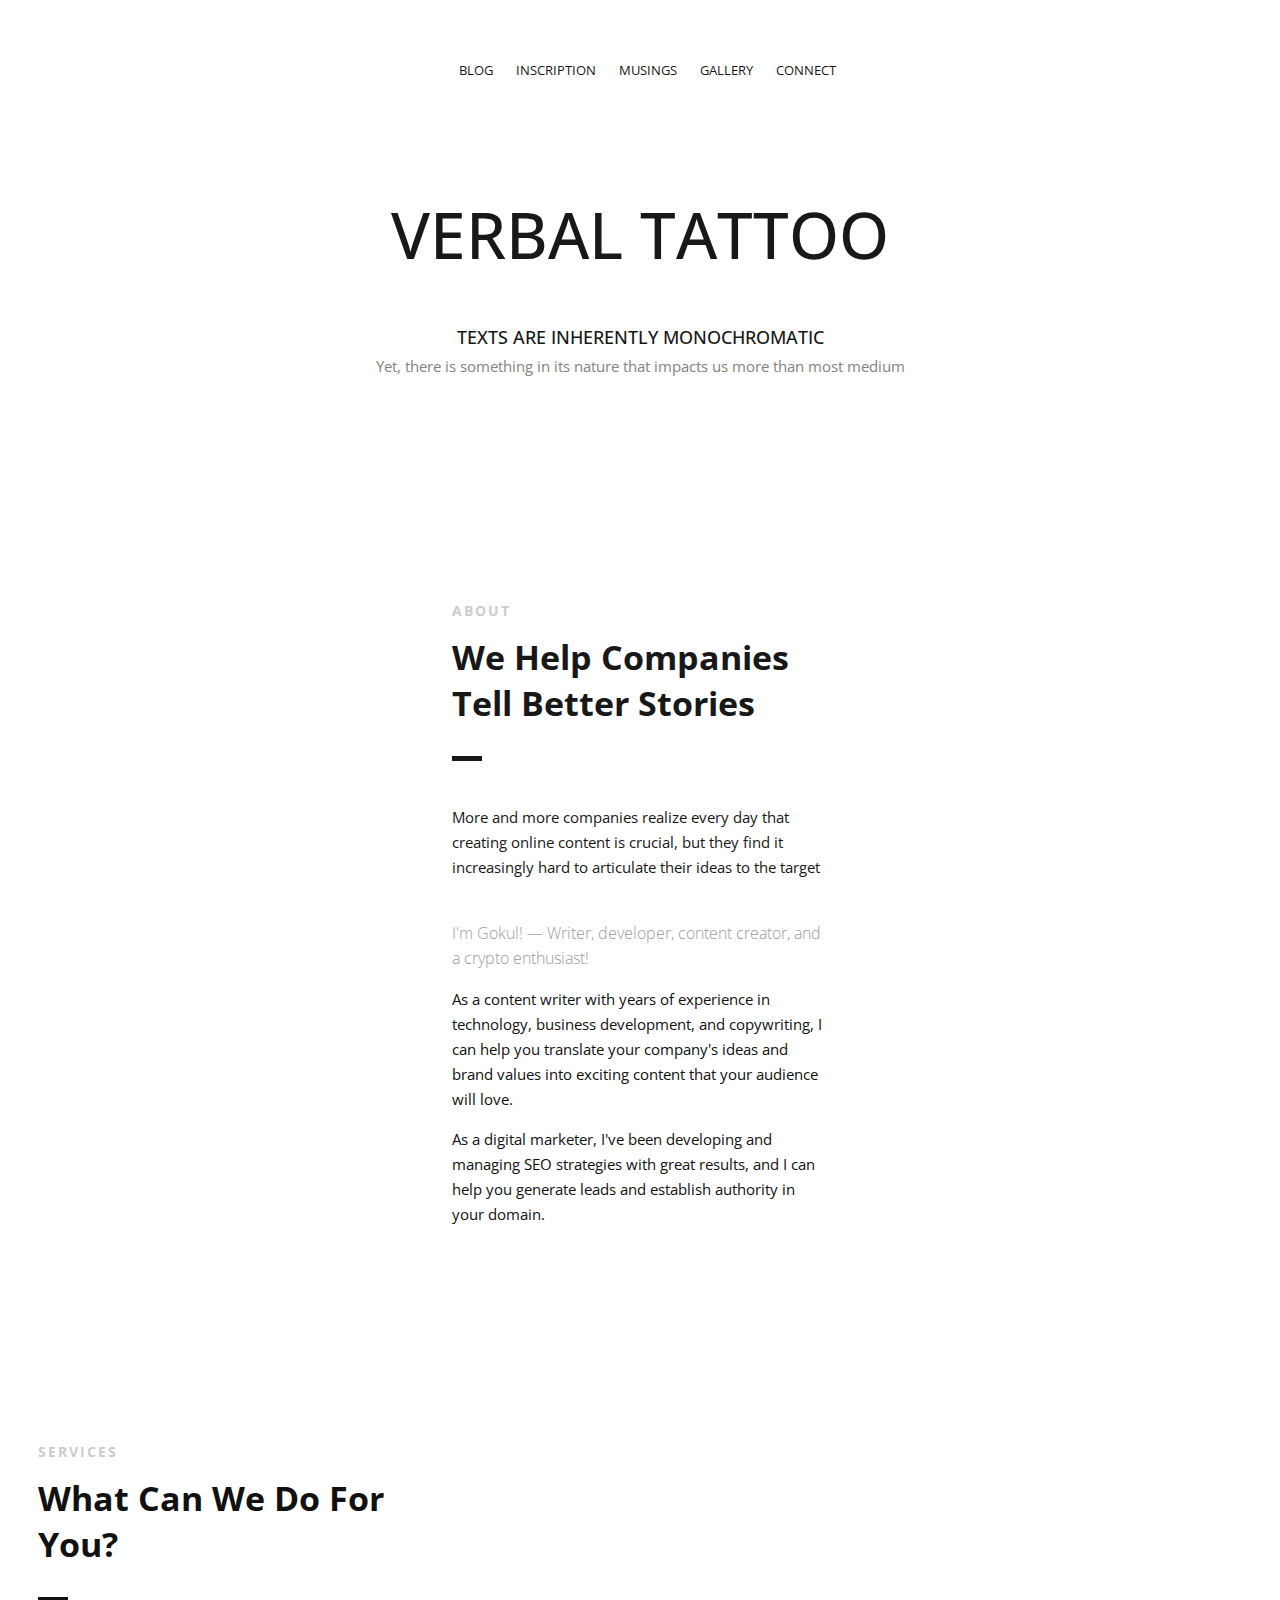
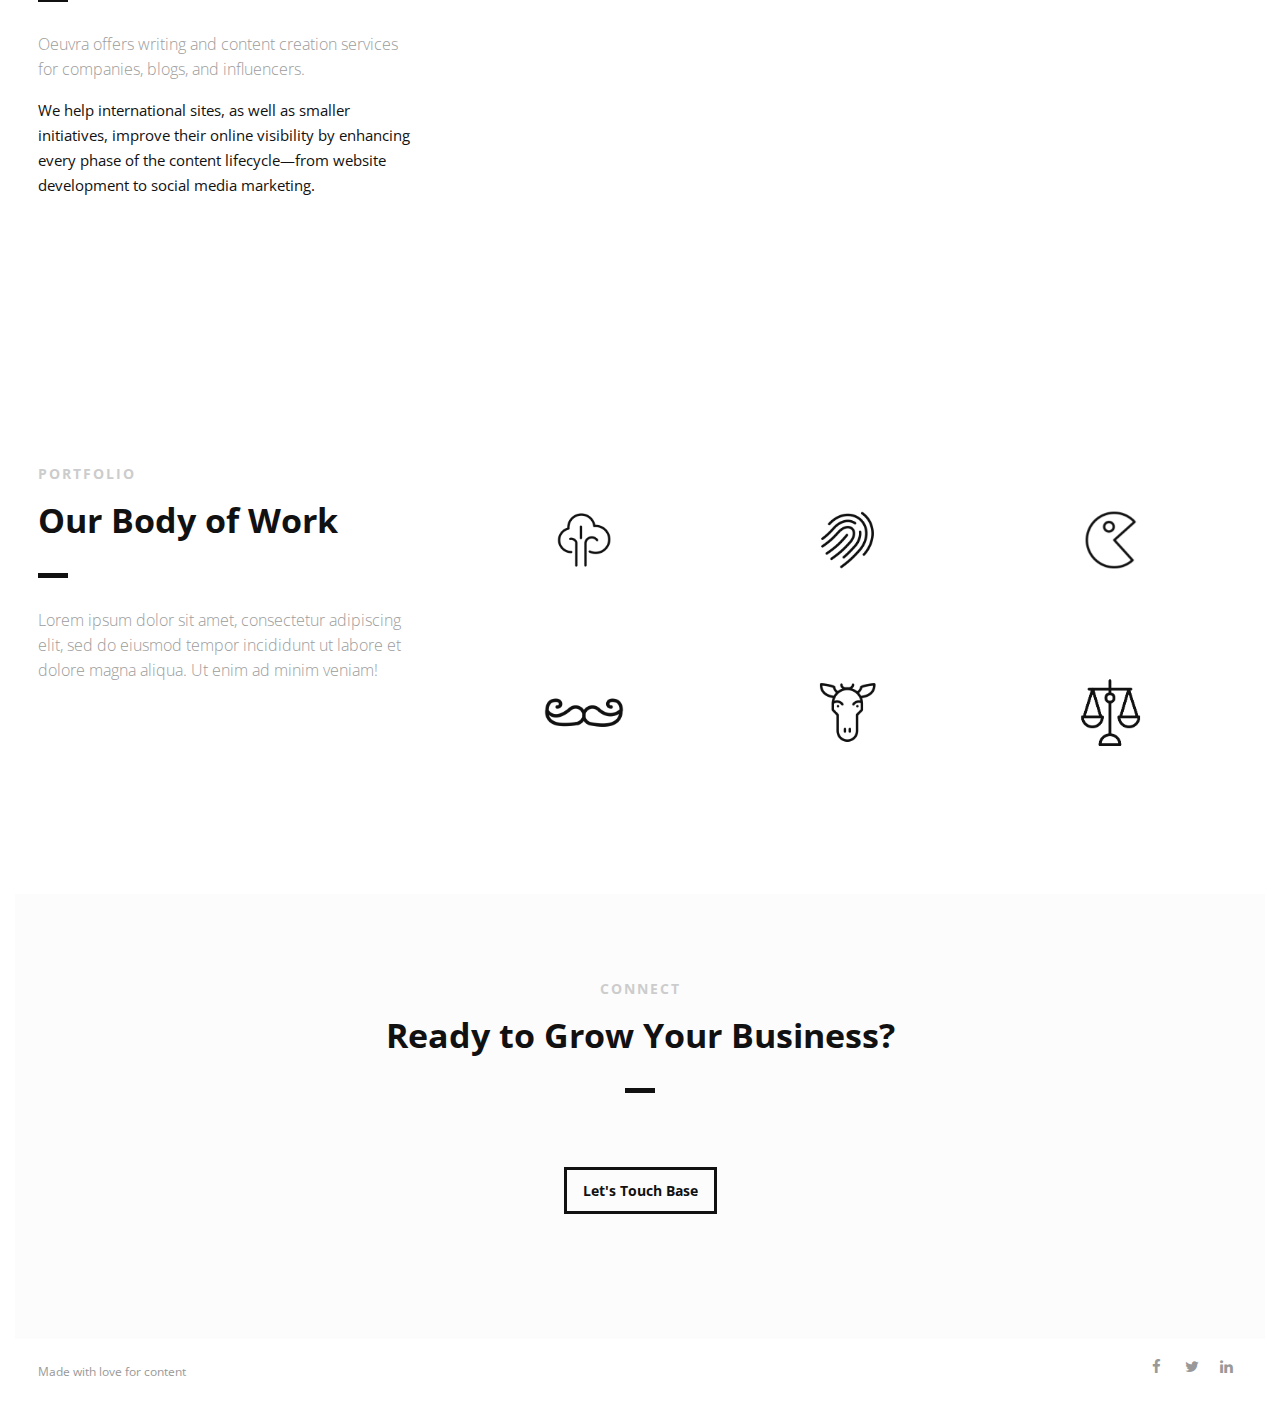
==== commit d2dc6eaa: "Edited landing page" ====
--- a/index.html
+++ b/index.html
@@ -12,7 +12,7 @@
     <meta name="viewport" content="width=device-width, initial-scale=1.0, user-scalable=no"/>
 
     <!--Favicon-->
-    <link rel="shortcut icon" href="images/short-logo.ico" title="Favicon"/>
+    <link rel="shortcut icon" href="images/vt-logo.jpg" title="Favicon"/>
 
     <!-- Main CSS Files -->
     <link rel="stylesheet" href="css/style.css">
@@ -59,11 +59,11 @@
                         <div id="logo">
 
                             <!--Logo that is shown on the banner-->
-                            <img src="images/vt_logo.png" id="banner-logo" alt="Landing Page"/>
+                            <!-- <img src="images/vt_logo.png" id="banner-logo" alt="Landing Page"/> -->
                             <!--End of Banner Logo-->
 
                             <!--The Logo that is shown on the sticky Navigation Bar-->
-                            <img src="images/logo-p.png" id="navigation-logo" alt="Landing Page"/>
+                            <img src="images/vt-full-logo.png" id="navigation-logo" alt="Landing Page"/>
                             <!--End of Navigation Logo-->
 
                         </div>
@@ -73,17 +73,17 @@
 
                             <!--Social Icons in Header-->
                             <ul class="social-icons">
-                                <li>
+                                <!-- <li>
                                     <a target="_blank" title="Facebook" href="https://www.facebook.com/username">
                                         <i class="fa fa-facebook fa-1x"></i><span>Facebook</span>
                                     </a>
-                                </li>
+                                </li> -->
                            <!--  <li>
                                 <a target="_blank" title="Google+" href="http://google.com/+username">
                                     <i class="fa fa-google-plus fa-1x"></i><span>Google+</span>
                                 </a>
                             </li> -->
-                            <li>
+                            <!-- <li>
                                 <a target="_blank" title="Twitter" href="http://www.twitter.com/username">
                                     <i class="fa fa-twitter fa-1x"></i><span>Twitter</span>
                                 </a>
@@ -92,7 +92,7 @@
                                 <a target="_blank" title="LinkedIn" href="http://www.linkedin.com/username">
                                     <i class="fa fa-linkedin fa-1x"></i><span>LinkedIn</span>
                                 </a>
-                            </li>
+                            </li> -->
                         </ul>
                         <!--End of Social Icons in Header-->
 
@@ -102,19 +102,19 @@
                     <nav id="nav-main">
                         <ul>
                             <li>
-                                <a href="#banner">Home</a>
-                            </li>
-                            <li>
-                                <a href="#about">About</a>
-                            </li>
-                            <li>
-                                <a href="#services">Services</a>
-                            </li>
-                           <!--  <li>
+                                <a href="#banner">Blog</a>
+                            </li>
+                            <li>
+                                <a href="inscription.html">Inscription</a>
+                            </li>
+                            <li>
+                                <a href="#services">Musings</a>
+                            </li>
+                            <li>
                                 <a href="#gallery">Gallery</a>
-                            </li> -->
-                            <li>
-                                <a href="#clients">Portfolio</a>
+                            </li>
+                            <li>
+                                <a href="#clients">Connect</a>
                             </li>
                           <!--   <li>
                                 <a href="#testimonials">Testimonials</a>
@@ -139,11 +139,13 @@
         <!--Banner Content-->
         <div id="banner-content" class="row clearfix">
 
-            <div class="col-38">
-
-                <div class="section-heading">
-                    <!-- <h1>Oeuvra</h1> -->
-                    <h1 class="col-3">Optimized Content, Every Step of the Way</h1>
+            <div class="col-1">
+
+                <div>
+                    <h1 class="site-heading">VERBAL TATTOO</h1>
+                    <h4 class="site-tag">TEXTS ARE INHERENTLY MONOCHROMATIC</h4>
+                    <p style="text-align: center; color: grey; line-height: normal; margin: 0px;">Yet, there is something in its nature that impacts us more than most medium</P>
+                    <!-- <h1 class="col-3">TEXTS ARE INHERENTLY MONOCHROMATIC</h1> -->
                 </div>
 
 
@@ -174,7 +176,7 @@
                 <div class="col-3">
                     <!--User Testimonial-->
                     <blockquote class="testimonial text-right bigtest">
-                        <q>A one-stop-shop for all your content needs.</q>
+                        <!-- <P>TEXTS ARE INHERENTLY MONOCHROMATIC Yet, there is something in its nature that impacts us more than most medium</P> -->
                         <!-- <footer>— John Doe, Happy Customer</footer> -->
                     </blockquote>
                     <!-- End of Testimonial-->
--- a/css/style.css
+++ b/css/style.css
@@ -769,6 +769,21 @@
     text-align: right;
 }
 
+/* Site Headings */
+
+.site-heading {
+    padding: 0;
+    text-align: center;
+}
+
+/* Site Tag */
+
+.site-tag {
+    padding-top: 5%;
+    text-align: center;
+    font-weight: 500;
+}
+
 /* Section Headings */
 
 .section-heading {
@@ -802,7 +817,7 @@
 }
 
 #banner h1 {
-    padding-top: 5%;
+    /* padding-top: 5%; */
 }
 
 #banner .section-heading:before {
--- a/css/namari-color.css
+++ b/css/namari-color.css
@@ -127,7 +127,7 @@
 /* Banner Background and Text Colors */
 
 #banner {
-    background: url("../images/banner-images/banner-image-1.jpg") no-repeat center top;
+    /* background: url("../images/banner-images/banner-image-1.jpg") no-repeat center top; */
     /*background: url("../images/banner-images/banner-bg.png") no-repeat center top;*/
     /*background-color:#fff; no-repeat center top;*/
     background-size:cover;
@@ -169,9 +169,9 @@
 
 #banner h1 {
     font-family: 'Open Sans', sans-serif, Arial, Helvetica;
-    font-size:42px;
+    font-size:4rem;
     line-height:60px;
-    font-weight:700;
+    font-weight:500;
     color:#111;
 }
 
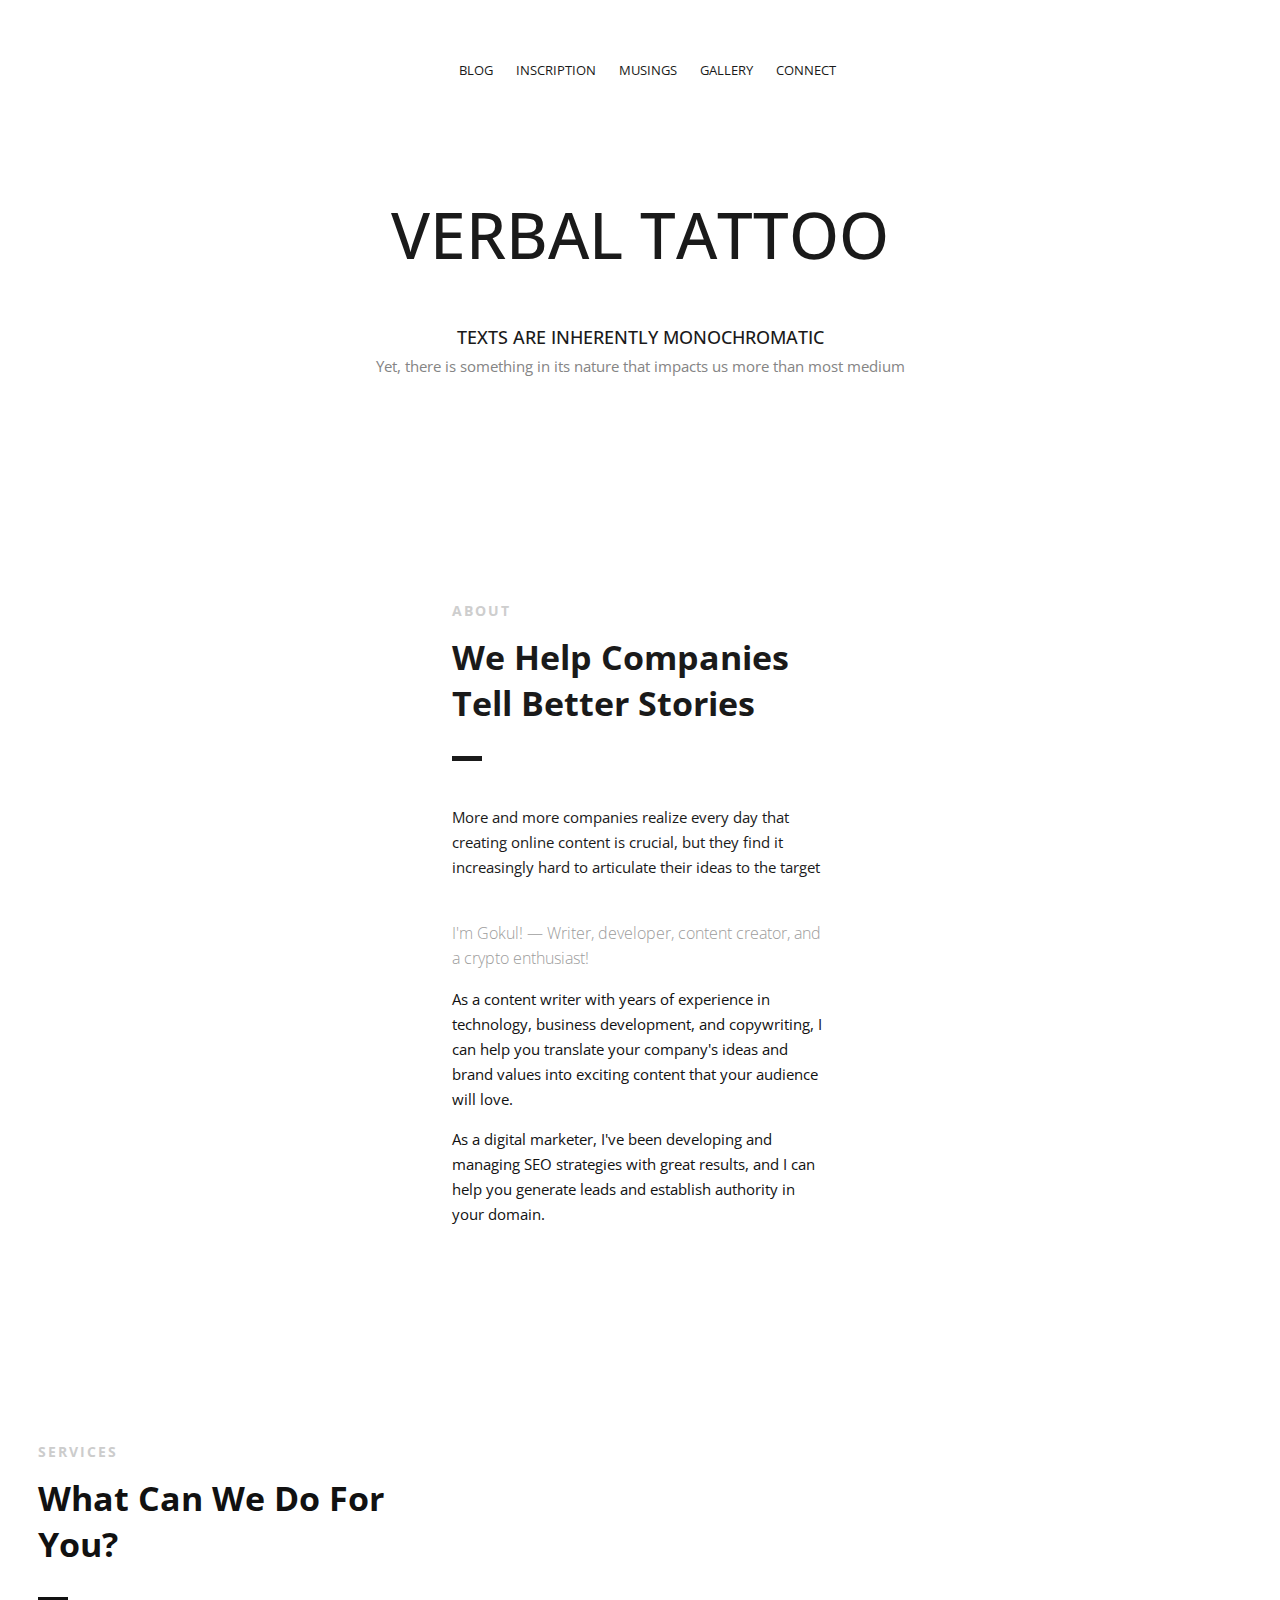
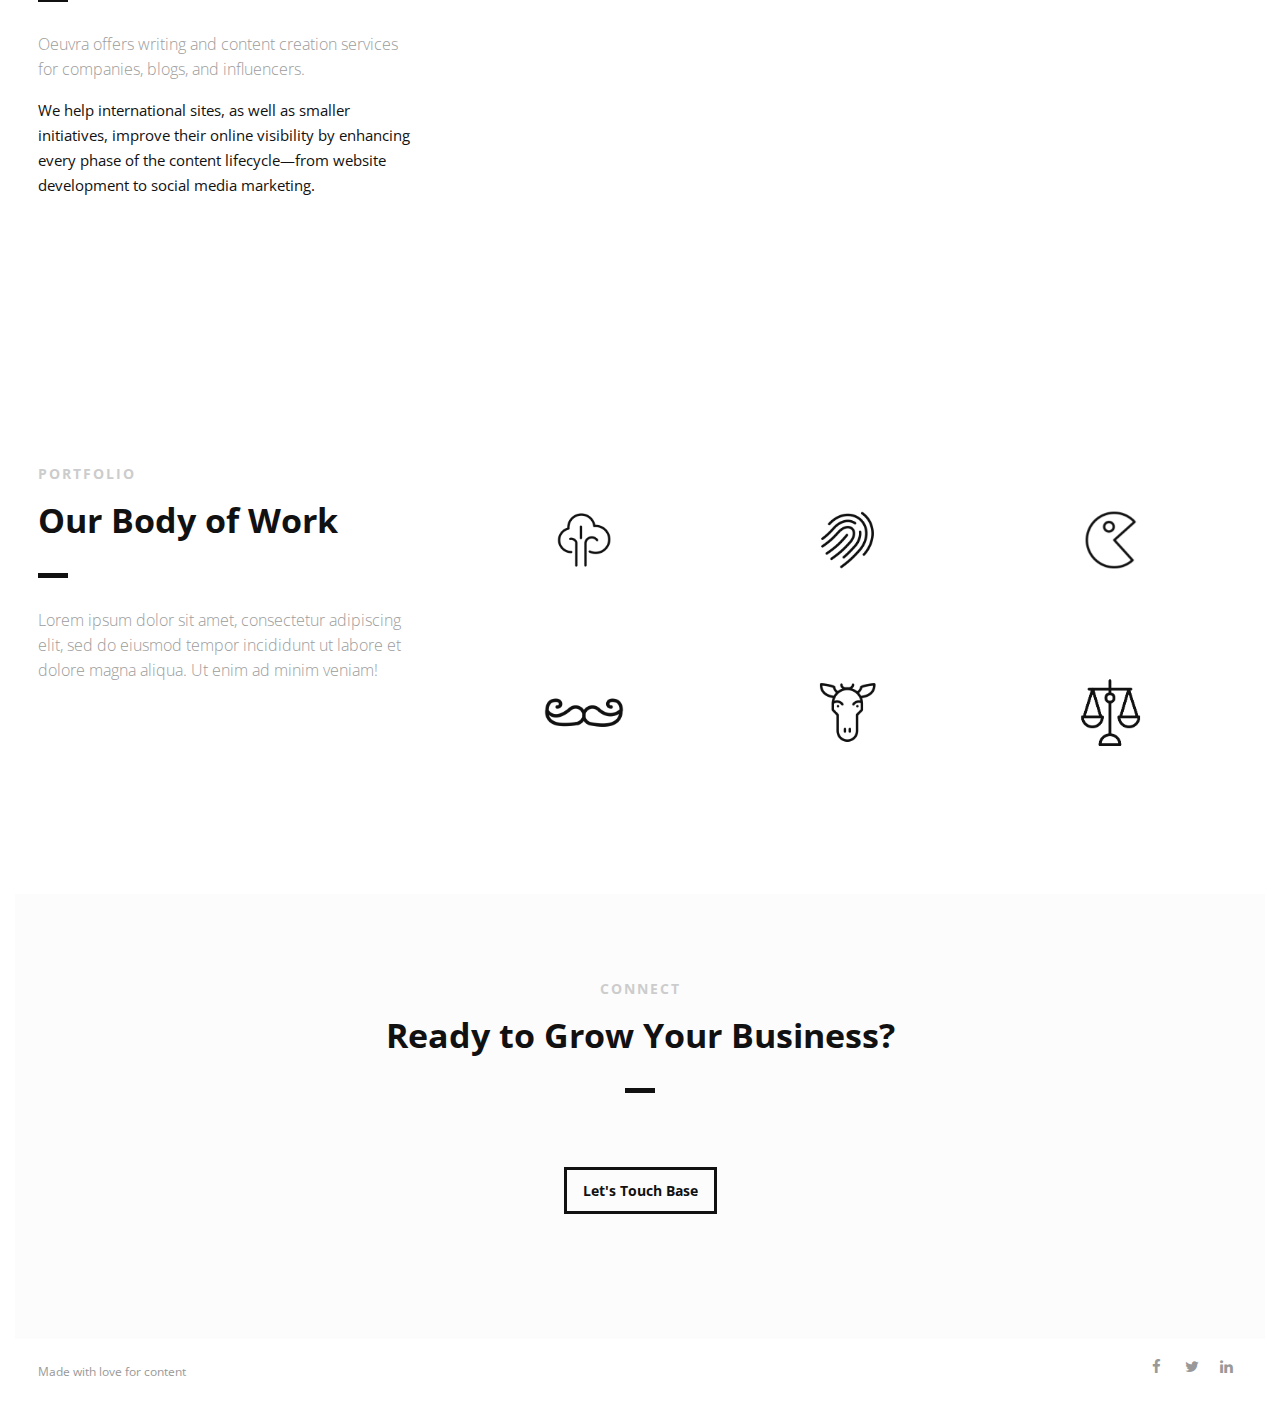
==== commit 61425dcd: "Modified title" ====
--- a/index.html
+++ b/index.html
@@ -4,7 +4,7 @@
     <meta charset="UTF-8">
 
     <!--Page Title-->
-    <title>Verbal Tattoo</title>
+    <title>Verbal</title>
 
     <!--Meta Keywords and Description-->
     <meta name="keywords" content="">
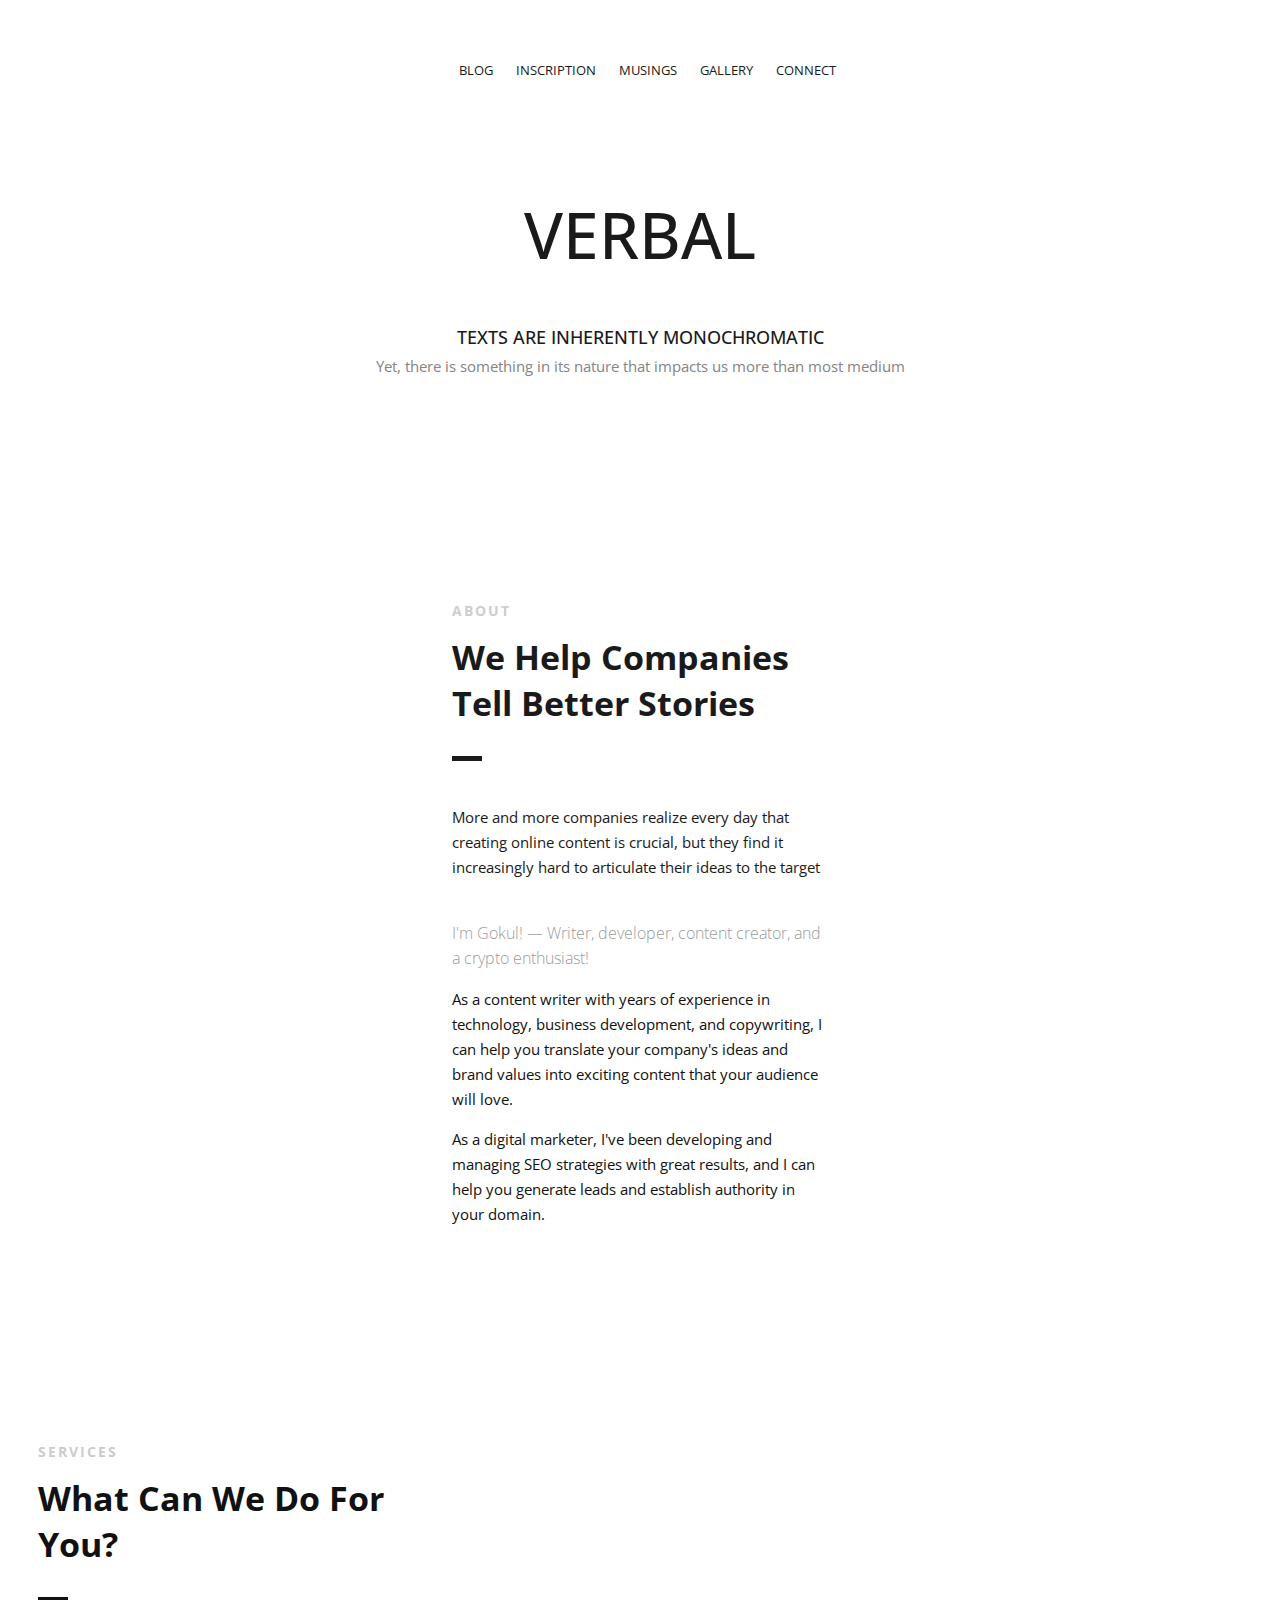
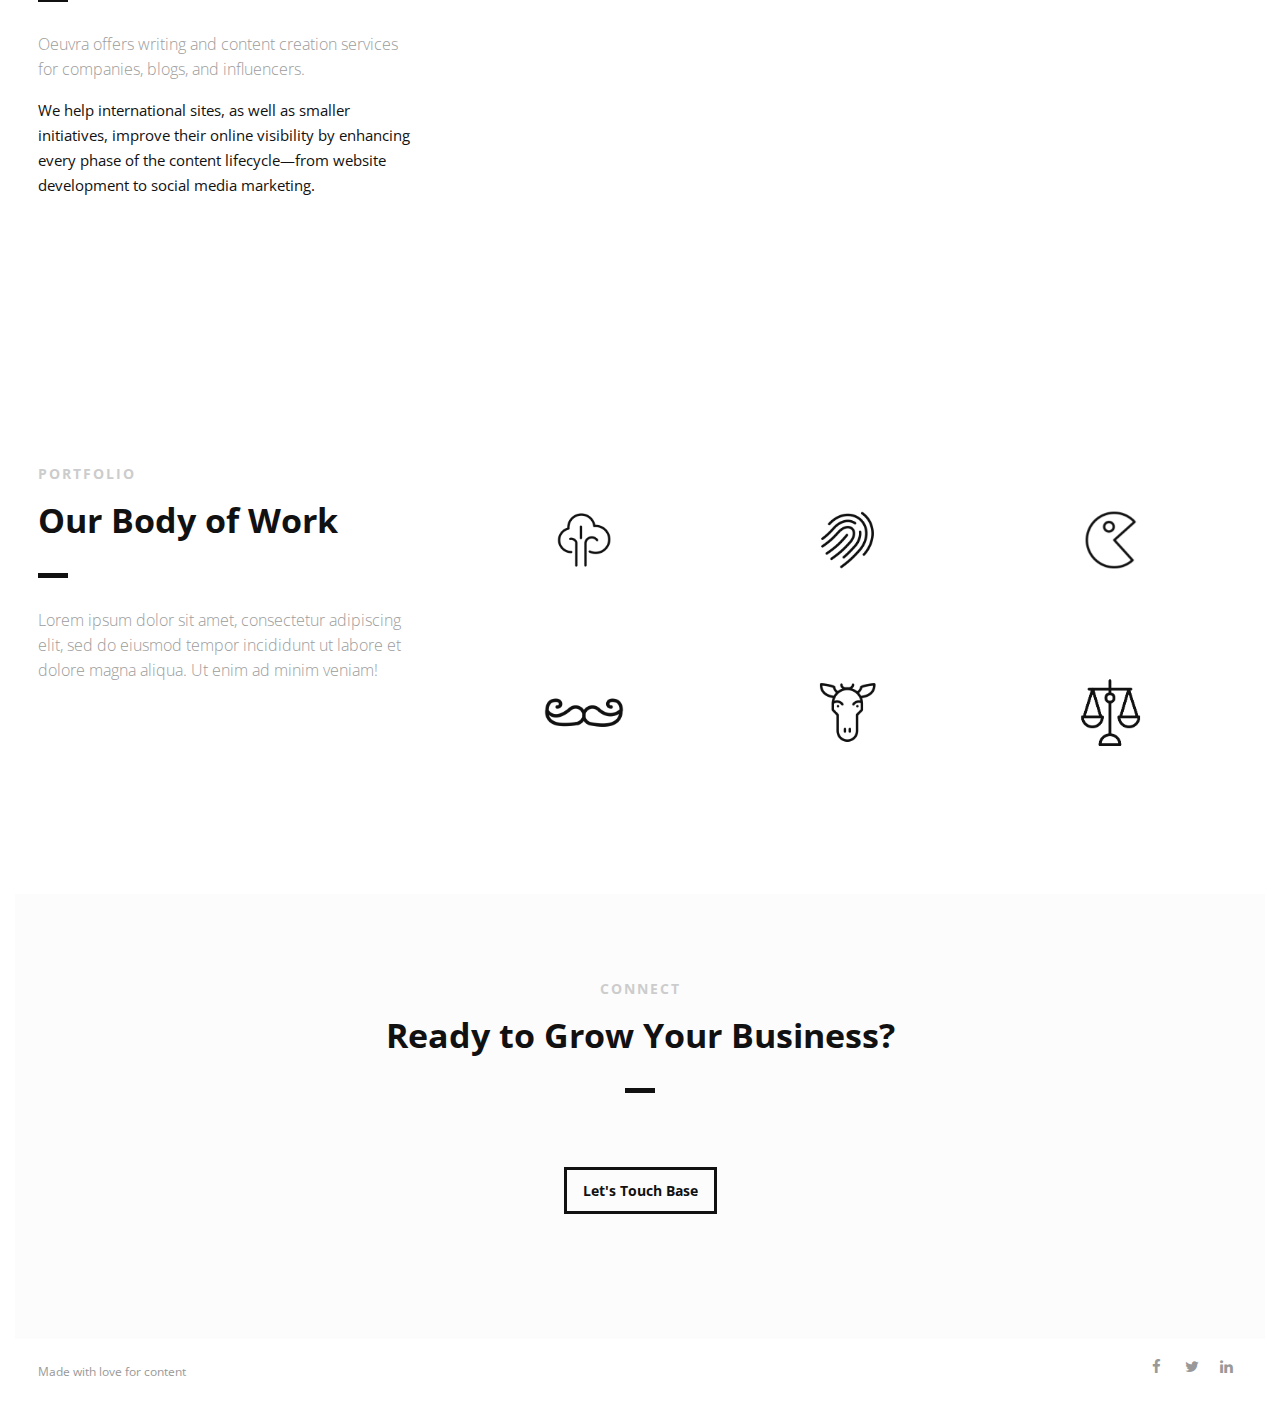
==== commit 84c7f330: "Modified H1" ====
--- a/index.html
+++ b/index.html
@@ -4,7 +4,7 @@
     <meta charset="UTF-8">
 
     <!--Page Title-->
-    <title>Verbal</title>
+    <title>Verbal Tattoo</title>
 
     <!--Meta Keywords and Description-->
     <meta name="keywords" content="">
@@ -142,7 +142,7 @@
             <div class="col-1">
 
                 <div>
-                    <h1 class="site-heading">VERBAL TATTOO</h1>
+                    <h1 class="site-heading">VERBAL</h1>
                     <h4 class="site-tag">TEXTS ARE INHERENTLY MONOCHROMATIC</h4>
                     <p style="text-align: center; color: grey; line-height: normal; margin: 0px;">Yet, there is something in its nature that impacts us more than most medium</P>
                     <!-- <h1 class="col-3">TEXTS ARE INHERENTLY MONOCHROMATIC</h1> -->
